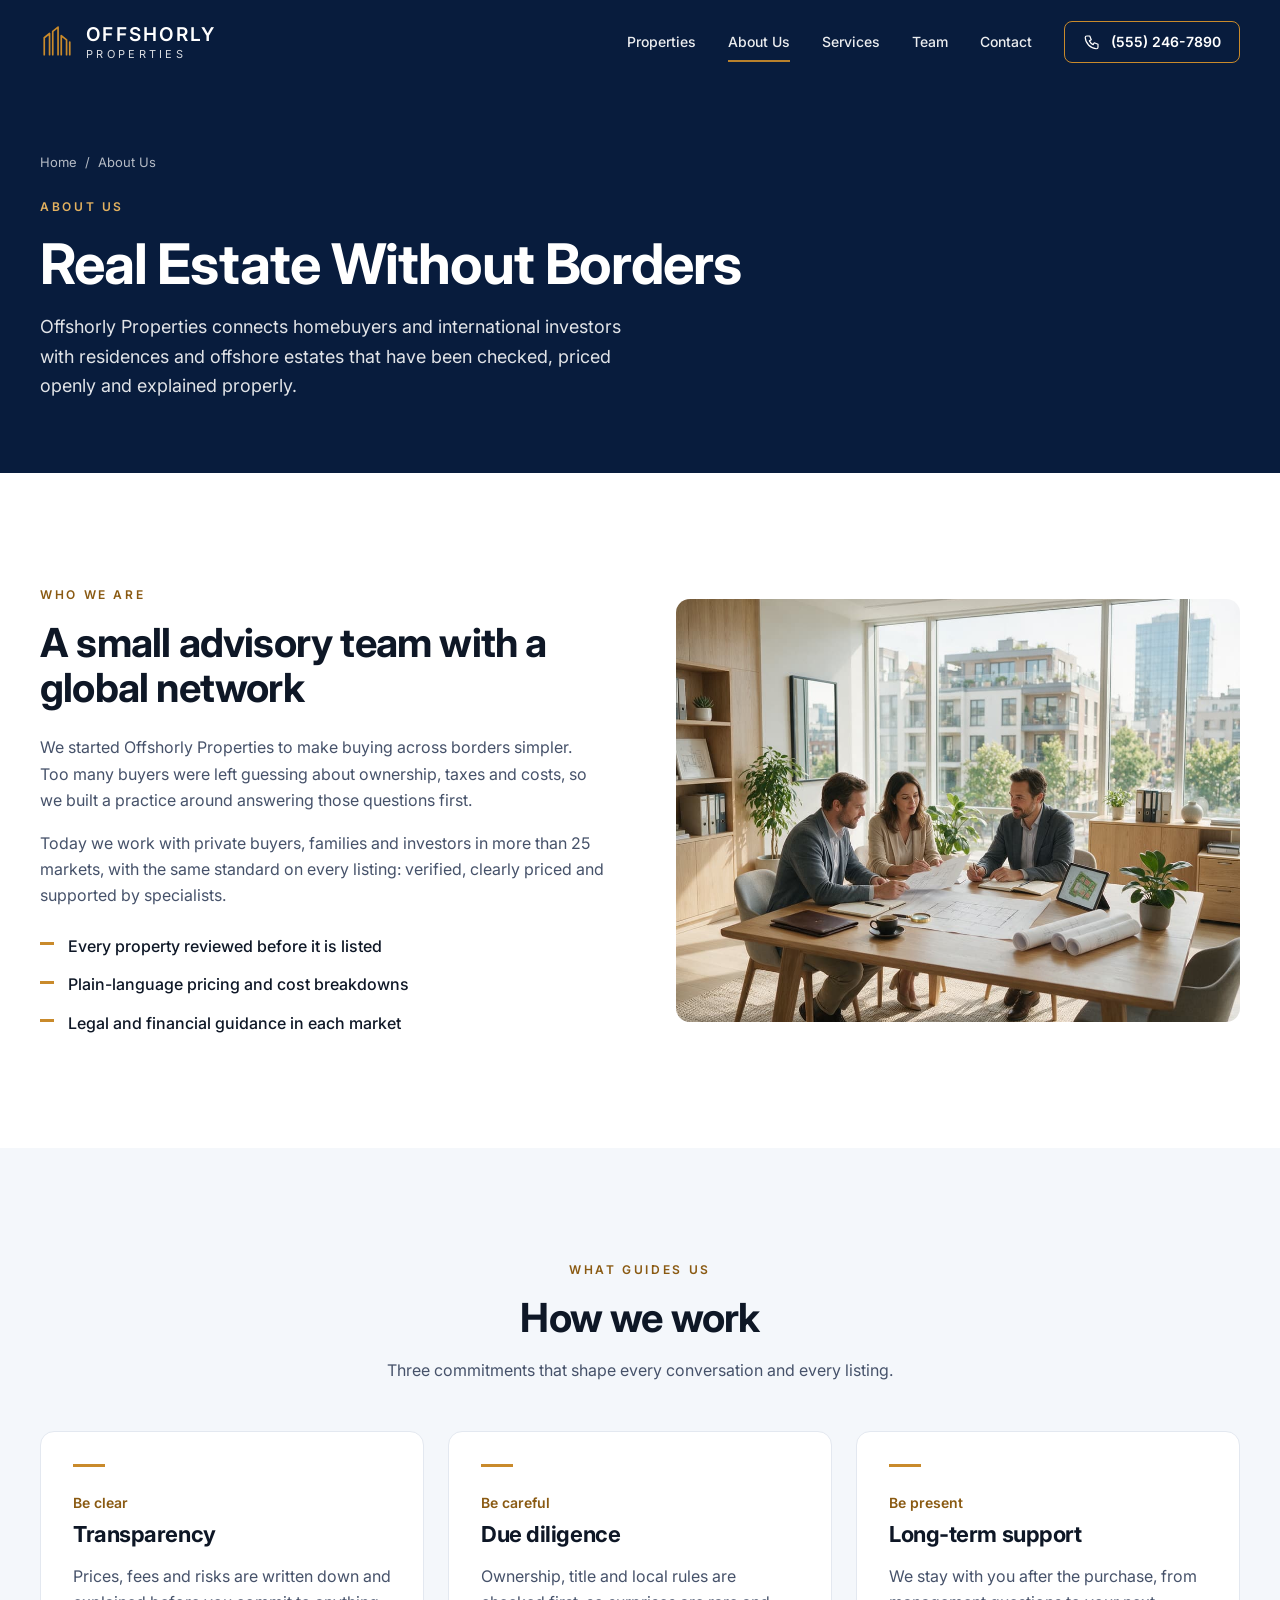
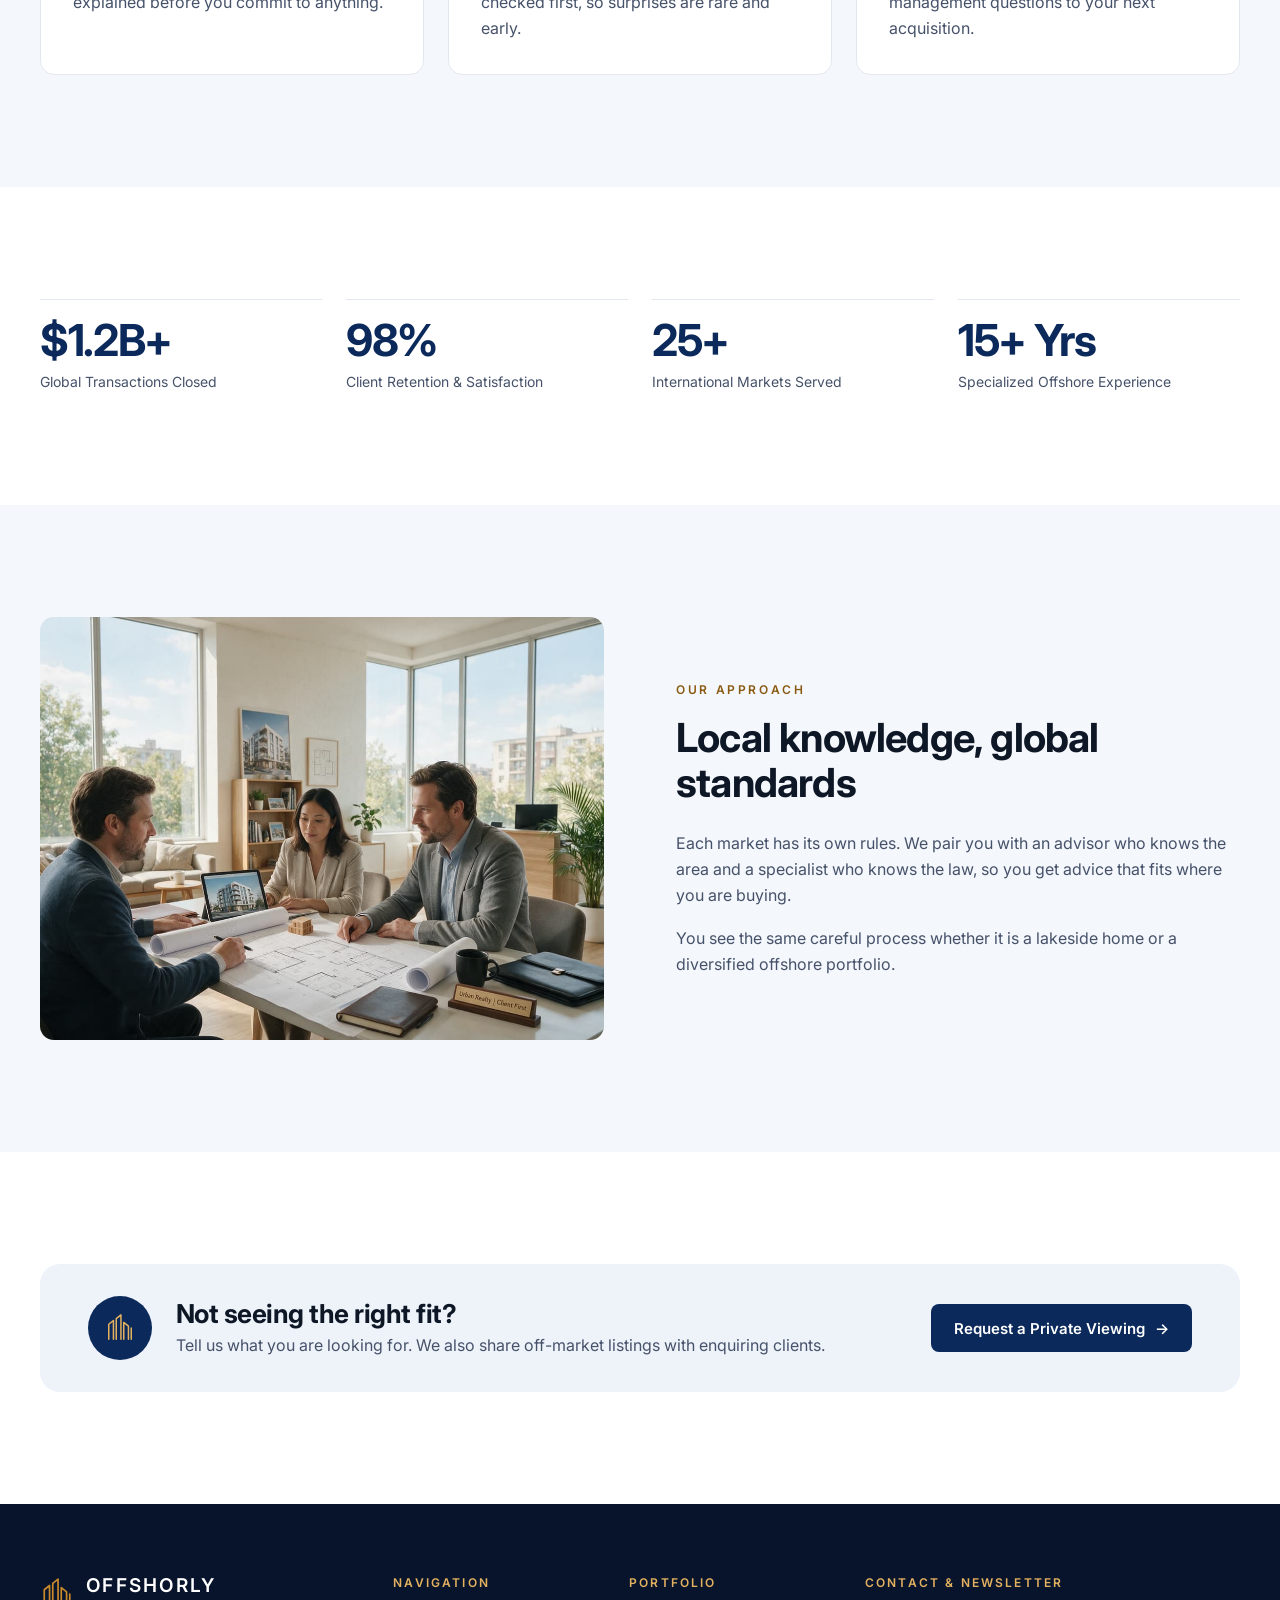
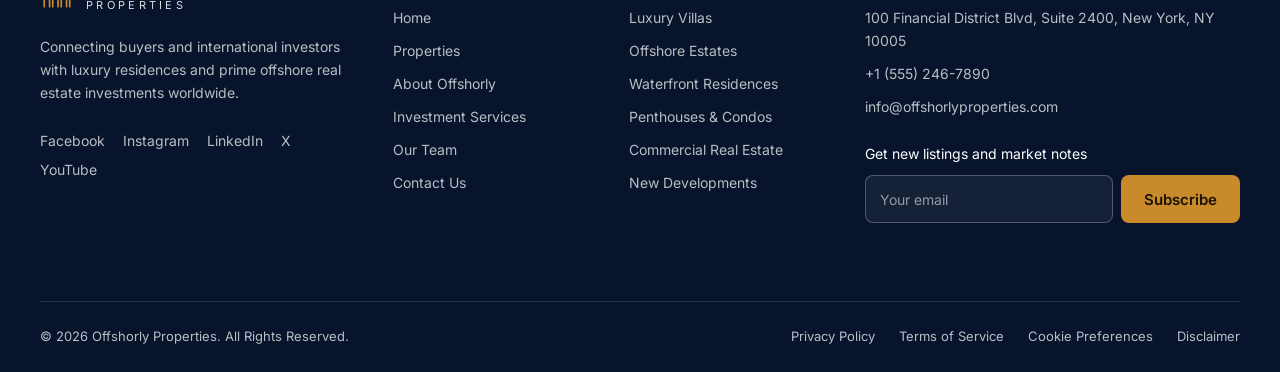
==== about.html @ 1076912e "Add About Us, Services and Team pages; update menu Co-Authored-By: Claude Sonnet 5.5 <noreply@anthro" ====
<!DOCTYPE html>
<html lang="en">
<head>
<meta charset="utf-8">
<meta name="viewport" content="width=device-width, initial-scale=1">
<title>About Us | Offshorly Properties</title>
<meta name="description" content="Learn about Offshorly Properties, the team connecting buyers and investors with verified residences and offshore estates.">
<link rel="preconnect" href="https://fonts.googleapis.com">
<link rel="preconnect" href="https://fonts.gstatic.com" crossorigin>
<link href="https://fonts.googleapis.com/css2?family=Inter:wght@400;500;600;700&display=swap" rel="stylesheet">
<style>
:root{
  --navy:#0B2A5B; --navy-deep:#081C3D; --footer:#07142B;
  --amber:#C98A2B; --amber-text:#8A5A12; --amber-soft:#E3B15F;
  --ink:#0E1726; --text:#46526A; --line:#E3E8F0; --tint:#F4F7FB; --strip:#EEF3FA; --white:#fff;
  --font:'Inter',system-ui,-apple-system,'Segoe UI',Roboto,sans-serif;
  --r-sm:8px; --r-md:14px; --r-lg:20px;
  --s1:8px; --s2:16px; --s3:24px; --s4:32px; --s5:48px; --s6:72px; --s7:112px;
  --wrap:1200px; --ease:cubic-bezier(.2,.7,.2,1);
}
*{box-sizing:border-box}
html{scroll-behavior:smooth;scroll-padding-top:84px}
body{margin:0;font:400 16px/1.65 var(--font);color:var(--text);background:var(--white);-webkit-font-smoothing:antialiased}
img{display:block;max-width:100%}
a{color:inherit;text-decoration:none}
ul{list-style:none;margin:0;padding:0}
h1,h2,h3,h4,p,figure,blockquote,dl,dd{margin:0}
h1,h2,h3,h4{color:var(--ink);font-weight:700;letter-spacing:-.02em;line-height:1.12}
:focus-visible{outline:2px solid var(--amber);outline-offset:3px;border-radius:4px}
.container{width:min(var(--wrap),100% - 48px);margin-inline:auto}
.skip{position:absolute;left:-999px;top:8px;background:var(--navy);color:#fff;padding:8px 14px;border-radius:var(--r-sm);z-index:100}
.skip:focus{left:8px}

/* Buttons */
.btn{display:inline-flex;align-items:center;gap:10px;height:48px;padding:0 22px;border-radius:var(--r-sm);font:600 15px/1 var(--font);border:1px solid transparent;cursor:pointer;transition:background .2s var(--ease),color .2s var(--ease),border-color .2s var(--ease),transform .2s var(--ease)}
.btn:active{transform:translateY(1px)}
.btn svg{width:18px;height:18px}
.btn-navy{background:var(--navy);color:#fff}.btn-navy:hover{background:var(--navy-deep)}
.btn-light{background:#fff;color:var(--navy)}.btn-light:hover{background:var(--strip)}
.btn-ghost{border-color:rgba(255,255,255,.55);color:#fff}.btn-ghost:hover{background:rgba(255,255,255,.12)}
.btn-outline{border-color:var(--amber);color:#fff}.btn-outline:hover{background:rgba(201,138,43,.18)}
.btn-gold{background:var(--amber);color:#1b1305}.btn-gold:hover{background:var(--amber-soft)}

/* Header (overlays hero) */
.site-header{position:absolute;inset:0 0 auto 0;z-index:20;color:#fff}
.site-header.is-solid{position:fixed;background:var(--navy-deep);box-shadow:0 1px 0 rgba(255,255,255,.08)}
.header-row{display:flex;align-items:center;justify-content:space-between;height:84px}
.logo{display:flex;align-items:center;gap:12px;color:#fff}
.logo-mark{width:34px;height:34px;color:var(--amber)}
.logo-text{display:flex;flex-direction:column;line-height:1}
.logo-text strong{font-size:19px;letter-spacing:.12em;font-weight:600}
.logo-text small{font-size:11px;letter-spacing:.3em;margin-top:5px;opacity:.85}
.nav{display:flex;align-items:center;gap:32px;font-size:14px;font-weight:500}
.nav a:not(.btn){position:relative;padding:6px 0;opacity:.92}
.nav a:not(.btn):hover{opacity:1}
.nav a[aria-current]::after{content:"";position:absolute;left:0;right:0;bottom:-2px;height:2px;background:var(--amber)}
.nav-cta{height:42px;padding:0 18px;font-size:14px;border-radius:var(--r-sm)}
.menu-btn{display:none;background:none;border:0;width:44px;height:44px;padding:10px;cursor:pointer}
.menu-btn span{display:block;height:2px;background:#fff;margin:6px 0;transition:transform .25s var(--ease),opacity .2s}

/* Hero */
.hero{position:relative;min-height:min(86vh,820px);display:flex;align-items:center;color:#fff;overflow:hidden;background:var(--navy-deep)}
.hero-img{position:absolute;inset:0;width:100%;height:100%;object-fit:cover;object-position:50% 60%}
.hero-shade{position:absolute;inset:0;background:linear-gradient(180deg,rgba(8,28,61,.78) 0%,rgba(8,28,61,.45) 38%,rgba(8,28,61,.30) 100%)}
.hero-copy{position:relative;text-align:center;padding:140px 0 96px;max-width:900px}
.hero h1{color:#fff;font-size:clamp(38px,6vw,68px);margin-bottom:var(--s3)}
.hero-copy>p{font-size:clamp(16px,1.5vw,19px);max-width:640px;margin-inline:auto;color:rgba(255,255,255,.9)}
.hero-actions{display:flex;gap:var(--s2);justify-content:center;margin-top:var(--s4);flex-wrap:wrap}

/* Sections */
.section{padding:var(--s7) 0}
.section-tight{padding-top:0}
.section-tint{background:var(--tint)}
.eyebrow{font-size:12px;font-weight:600;letter-spacing:.22em;text-transform:uppercase;color:var(--amber-text);margin-bottom:var(--s2)}
h2{font-size:clamp(28px,3.4vw,40px)}
.section-head{margin-bottom:var(--s5)}
.section-head.center{text-align:center}
.lede{max-width:640px;margin:var(--s2) auto 0}

/* About */
.about{display:grid;grid-template-columns:minmax(0,5fr) minmax(0,7fr);gap:var(--s6);align-items:center}
.about-copy h2{margin-bottom:var(--s3)}
.about-copy>p:not(.eyebrow){max-width:440px;margin-bottom:var(--s4)}
.about-media{position:relative}
.about-track{display:flex;gap:var(--s2);overflow-x:auto;scroll-snap-type:x mandatory;scrollbar-width:none;border-radius:var(--r-md)}
.about-track::-webkit-scrollbar{display:none}
.about-track figure{flex:0 0 88%;scroll-snap-align:start;aspect-ratio:4/3;border-radius:var(--r-md);overflow:hidden}
.about-track img{width:100%;height:100%;object-fit:cover}
.arrow{width:46px;height:46px;border-radius:50%;border:0;background:#fff;color:var(--navy);font-size:18px;cursor:pointer;box-shadow:0 4px 18px rgba(8,28,61,.18);transition:background .2s,color .2s}
.arrow:hover{background:var(--navy);color:#fff}
.about-media .arrow{position:absolute;right:calc(12% - 23px);top:50%;transform:translateY(-50%)}

/* Properties */
.props{position:relative}
.props-track{display:flex;gap:var(--s2);overflow-x:auto;scroll-snap-type:x mandatory;scrollbar-width:none;padding:2px}
.props-track::-webkit-scrollbar{display:none}
.card{position:relative;flex:0 0 calc((100% - 3*var(--s2)) / 5);min-width:200px;height:clamp(400px,36vw,500px);border-radius:var(--r-md);overflow:hidden;scroll-snap-align:start;background:var(--navy-deep);transition:flex-basis .4s var(--ease)}
@media (hover:hover) and (min-width:1025px){.card:hover,.card:focus-within{flex-basis:calc((100% - 3*var(--s2)) * 2 / 5)}}
.card img{position:absolute;inset:0;width:100%;height:100%;object-fit:cover;transition:transform .6s var(--ease)}
.card:hover img{transform:scale(1.04)}
.card::after{content:"";position:absolute;inset:0;background:linear-gradient(180deg,transparent 45%,rgba(8,28,61,.88) 100%)}
.card-info{position:absolute;left:0;right:0;bottom:0;padding:var(--s3);z-index:1;color:#fff}
.card h3{color:#fff;font-size:18px;font-weight:600;letter-spacing:-.01em;margin-bottom:6px}
.card .loc{display:flex;max-height:0;opacity:0;overflow:hidden;transition:max-height .35s var(--ease),opacity .3s;align-items:center;gap:6px;font-size:14px;color:rgba(255,255,255,.85)}
.card .loc svg{width:14px;height:14px;color:var(--amber-soft)}
.card:hover .loc,.card:focus-within .loc{max-height:28px;opacity:1}
@media (hover:none){.card .loc{max-height:28px;opacity:1}}
.card .price{font-weight:600;font-size:16px;margin-top:6px;color:#fff}
.props>.arrow{position:absolute;top:50%;transform:translateY(-50%);z-index:3}
.arrow svg{width:22px;height:22px;display:block;margin:auto}
.arrow-prev svg{transform:scaleX(-1)}
.arrow-prev{left:-20px}.arrow-next{right:-20px}

/* Services */
.services{display:grid;grid-template-columns:repeat(3,1fr);gap:var(--s3)}
.service{position:relative;background:#fff;border:1px solid var(--line);border-radius:var(--r-md);padding:var(--s4)}
.service::before{content:"";display:block;width:32px;height:3px;background:var(--amber);margin-bottom:var(--s3)}
.focus{font-size:14px;font-weight:600;color:var(--amber-text);margin-bottom:var(--s1)}
.service h3{font-size:22px;margin-bottom:var(--s2)}

/* Proof */
.proof{display:grid;grid-template-columns:minmax(0,1fr) minmax(0,1fr);gap:var(--s6);align-items:center}
.proof h2{margin-bottom:var(--s5);max-width:480px}
.stats{display:grid;grid-template-columns:1fr 1fr;gap:var(--s4) var(--s3)}
.stats div{border-top:1px solid var(--line);padding-top:var(--s2)}
.stats dt{font-size:clamp(32px,3.6vw,44px);font-weight:700;color:var(--navy);letter-spacing:-.03em;line-height:1.1}
.stats dd{font-size:14px;margin-top:6px}
.quote{background:var(--navy);color:#fff;border-radius:var(--r-lg);padding:var(--s5)}
.quote blockquote{font-size:clamp(18px,1.8vw,22px);line-height:1.55;color:#fff;margin-bottom:var(--s4)}
.quote figcaption{display:flex;flex-direction:column;gap:2px;font-size:14px;color:rgba(255,255,255,.75)}
.quote strong{color:#fff;font-weight:600}
.quote::before{content:"";display:block;width:40px;height:3px;background:var(--amber);margin-bottom:var(--s3)}

/* CTA strip */
.section-cta{padding:0 0 var(--s7)}
.cta{display:flex;align-items:center;gap:var(--s3);background:var(--strip);border-radius:var(--r-lg);padding:var(--s4) var(--s5)}
.cta-badge{flex:0 0 64px;height:64px;border-radius:50%;background:var(--navy);color:var(--amber-soft);display:grid;place-items:center}
.cta-badge svg{width:30px;height:30px}
.cta-copy{flex:1}
.cta h2{font-size:clamp(20px,2.2vw,26px);margin-bottom:4px}

/* Footer */
.footer{background:var(--footer);color:rgba(255,255,255,.72);padding:var(--s6) 0 0;font-size:14px}
.footer-grid{display:grid;grid-template-columns:1.3fr .8fr .8fr 1.3fr;gap:var(--s5)}
.footer h3{color:var(--amber-soft);font-size:12px;letter-spacing:.18em;text-transform:uppercase;font-weight:600;margin-bottom:var(--s2)}
.footer li+li{margin-top:10px}
.footer a:hover{color:#fff}
.tag{margin:var(--s3) 0;max-width:320px}
.social{display:flex;flex-wrap:wrap;gap:6px 18px}
.social li+li{margin-top:0}
.contact li{margin-bottom:10px}
.news{margin-top:var(--s3)}
.news label{display:block;margin-bottom:10px;color:#fff}
.news-row{display:flex;gap:8px}
.news input{flex:1;min-width:0;height:48px;padding:0 14px;border-radius:var(--r-sm);border:1px solid rgba(255,255,255,.25);background:rgba(255,255,255,.06);color:#fff;font:inherit}
.news input::placeholder{color:rgba(255,255,255,.55)}
.news input:focus-visible{outline:2px solid var(--amber)}
.news-msg{min-height:22px;margin-top:8px;font-size:13px;color:var(--amber-soft)}
.footer-bar{display:flex;justify-content:space-between;gap:var(--s2);flex-wrap:wrap;margin-top:var(--s5);padding:var(--s3) 0;border-top:1px solid rgba(255,255,255,.12);font-size:13px}
.footer-bar ul{display:flex;gap:var(--s3);flex-wrap:wrap}
.footer-bar li+li{margin-top:0}

/* Tablet */
@media (max-width:1024px){
  .nav{gap:20px}
  .about,.proof{gap:var(--s5)}
  .card{flex-basis:calc((100% - 2*var(--s2)) / 3)}
  .card-lead{flex-basis:calc((100% - 2*var(--s2)) / 3)}
  .footer-grid{grid-template-columns:1fr 1fr}
  .arrow-prev{left:-8px}.arrow-next{right:-8px}
}
/* Mobile: nav collapses, grids stack, cards scroll */
@media (max-width:820px){
  .section{padding:var(--s6) 0}
  .menu-btn{display:block}
  .nav{position:fixed;inset:84px 0 auto 0;flex-direction:column;align-items:stretch;gap:0;background:var(--navy-deep);padding:var(--s2) 24px var(--s3);transform:translateY(-12px);opacity:0;visibility:hidden;transition:.25s var(--ease)}
  .nav.open{transform:none;opacity:1;visibility:visible}
  .nav a:not(.btn){padding:16px 0;border-bottom:1px solid rgba(255,255,255,.1)}
  .nav a[aria-current]::after{display:none}
  .nav-cta{margin-top:var(--s2);justify-content:center}
  .site-header{background:var(--navy-deep)}
  .hero{min-height:620px}
  .hero-copy{padding:120px 0 72px}
  .about,.proof{grid-template-columns:1fr}
  .about-media .arrow{right:12px}
  .about-track figure{flex-basis:100%}
  .services{grid-template-columns:1fr}
  .card,.card-lead{flex-basis:72%}
  .card{height:440px}
  .props>.arrow{display:none}
  .cta{flex-direction:column;align-items:flex-start;padding:var(--s4) var(--s3)}
  .menu-btn[aria-expanded="true"] span:nth-child(1){transform:translateY(8px) rotate(45deg)}
  .menu-btn[aria-expanded="true"] span:nth-child(2){opacity:0}
  .menu-btn[aria-expanded="true"] span:nth-child(3){transform:translateY(-8px) rotate(-45deg)}
}
@media (max-width:520px){
  .container{width:min(var(--wrap),100% - 32px)}
  .stats{grid-template-columns:1fr 1fr}
  .footer-grid{grid-template-columns:1fr}
  .news-row{flex-direction:column}
  .quote{padding:var(--s4) var(--s3)}
}
@media (prefers-reduced-motion:reduce){*{transition:none!important;scroll-behavior:auto!important}}

/* Properties page (extends styles.css; reuses tokens and components) */
.page-head{position:relative;background:var(--navy-deep);color:#fff;padding:152px 0 var(--s6)}
.page-head .eyebrow{color:var(--amber-soft)}
.page-head h1{color:#fff;font-size:clamp(36px,5vw,56px);margin-bottom:var(--s2)}
.page-head p:not(.eyebrow){max-width:600px;color:rgba(255,255,255,.88);font-size:clamp(16px,1.5vw,18px)}
.crumbs{display:flex;gap:8px;font-size:13px;color:rgba(255,255,255,.7);margin-bottom:var(--s3)}
.crumbs a:hover{color:#fff}

.filters{display:flex;align-items:center;justify-content:space-between;gap:var(--s3);flex-wrap:wrap;margin-bottom:var(--s4)}
.chips{display:flex;gap:var(--s1);overflow-x:auto;scrollbar-width:none;padding:2px}
.chips::-webkit-scrollbar{display:none}
.chip{flex:0 0 auto;height:44px;padding:0 20px;border-radius:var(--r-sm);border:1px solid var(--line);background:#fff;color:var(--ink);font:500 14px/1 var(--font);cursor:pointer;transition:background .2s var(--ease),color .2s var(--ease),border-color .2s var(--ease)}
.chip:hover{border-color:var(--navy)}
.chip[aria-pressed="true"]{background:var(--navy);border-color:var(--navy);color:#fff}
.count{font-size:14px}
.count strong{color:var(--ink)}

.grid{display:grid;grid-template-columns:repeat(3,minmax(0,1fr));gap:var(--s3)}
.listing{position:relative;display:flex;flex-direction:column;background:#fff;border:1px solid var(--line);border-radius:var(--r-md);overflow:hidden;transition:border-color .2s var(--ease),transform .3s var(--ease)}
.listing:hover,.listing:focus-within{border-color:var(--navy);transform:translateY(-2px)}
.listing[hidden]{display:none}
.listing-media{position:relative;aspect-ratio:4/3;background:var(--navy-deep);overflow:hidden}
.listing-media img{width:100%;height:100%;object-fit:cover;transition:transform .6s var(--ease)}
.listing:hover .listing-media img{transform:scale(1.04)}
.badge{position:absolute;left:var(--s2);top:var(--s2);background:#fff;color:var(--navy);font-size:12px;font-weight:600;letter-spacing:.04em;padding:6px 12px;border-radius:var(--r-sm)}
.listing-body{display:flex;flex-direction:column;gap:var(--s1);padding:var(--s3);flex:1}
.listing h3{font-size:20px;letter-spacing:-.01em}
.listing .loc{display:flex;align-items:center;gap:6px;font-size:14px}
.listing .loc svg{width:14px;height:14px;color:var(--amber-text)}
.listing .desc{font-size:15px;margin-top:4px}
.listing-foot{display:flex;align-items:center;justify-content:space-between;gap:var(--s2);margin-top:auto;padding-top:var(--s2);border-top:1px solid var(--line)}
.listing .price{font-weight:700;font-size:17px;color:var(--navy)}
.listing .enquire{font-size:14px;font-weight:600;color:var(--navy);display:inline-flex;align-items:center;gap:6px}
.listing .enquire::after{content:"";position:absolute;inset:0}
.listing .enquire span{transition:transform .2s var(--ease)}
.listing:hover .enquire span{transform:translateX(3px)}
.empty{text-align:center;padding:var(--s6) 0}

@media (max-width:1024px){.grid{grid-template-columns:repeat(2,minmax(0,1fr))}}
@media (max-width:820px){.page-head{padding:120px 0 var(--s5)}}
@media (max-width:600px){.grid{grid-template-columns:1fr}.filters{flex-direction:column;align-items:stretch;gap:var(--s2)}}
#listings{padding-top:var(--s6)}

/* About / Services / Team (extends styles.css + properties.css) */
.split{display:grid;grid-template-columns:minmax(0,1fr) minmax(0,1fr);gap:var(--s6);align-items:center}
.split.flip .split-media{order:-1}
.split-copy h2{margin-bottom:var(--s3)}
.split-copy p+p{margin-top:var(--s2)}
.split-media{border-radius:var(--r-md);overflow:hidden;aspect-ratio:4/3;background:var(--navy-deep)}
.split-media img{width:100%;height:100%;object-fit:cover}
.checks{margin-top:var(--s3);display:grid;gap:12px}
.checks li{position:relative;padding-left:28px;color:var(--ink);font-weight:500}
.checks li::before{content:"";position:absolute;left:0;top:.6em;width:14px;height:3px;background:var(--amber)}
.steps{display:grid;grid-template-columns:repeat(4,minmax(0,1fr));gap:var(--s3);counter-reset:step}
.step{counter-increment:step;border-top:1px solid var(--line);padding-top:var(--s3)}
.step::before{content:"0" counter(step);display:block;font-size:14px;font-weight:700;letter-spacing:.12em;color:var(--amber-text);margin-bottom:var(--s2)}
.step h3{font-size:20px;margin-bottom:var(--s1)}
.stats-row{display:grid;grid-template-columns:repeat(4,minmax(0,1fr));gap:var(--s3)}
.stats-row div{border-top:1px solid var(--line);padding-top:var(--s2)}
.stats-row dt{font-size:clamp(32px,3.6vw,44px);font-weight:700;color:var(--navy);letter-spacing:-.03em;line-height:1.1}
.stats-row dd{font-size:14px;margin-top:6px}
.services-grid{grid-template-columns:repeat(3,minmax(0,1fr))}
.team-grid{display:grid;grid-template-columns:repeat(4,minmax(0,1fr));gap:var(--s3)}
.member{display:flex;flex-direction:column;background:#fff;border:1px solid var(--line);border-radius:var(--r-md);overflow:hidden}
.member-photo{aspect-ratio:4/5;background:var(--tint);overflow:hidden}
.member-photo img{width:100%;height:100%;object-fit:cover;object-position:50% 20%}
.member-body{padding:var(--s3);display:flex;flex-direction:column;gap:6px}
.member h3{font-size:20px}
.member .role{font-size:14px;font-weight:600;color:var(--amber-text)}
.member p:last-child{font-size:15px;margin-top:6px}
@media (max-width:1024px){.team-grid{grid-template-columns:repeat(2,minmax(0,1fr))}.steps,.stats-row{grid-template-columns:repeat(2,minmax(0,1fr))}.split{gap:var(--s5)}}
@media (max-width:820px){.split{grid-template-columns:1fr}.split.flip .split-media{order:0}.services-grid{grid-template-columns:1fr}}
@media (max-width:520px){.team-grid{grid-template-columns:1fr}.steps{grid-template-columns:1fr}}

.section-tint+.section-cta{padding-top:var(--s7)}
@media (max-width:820px){.section-tint+.section-cta{padding-top:var(--s6)}}

</style>
</head>
<body>
<a class="skip" href="#main">Skip to content</a>

<header class="site-header" id="top">
  <div class="container header-row">
    <a class="logo" href="index.html" aria-label="Offshorly Properties home">
      <svg class="logo-mark" viewBox="0 0 32 32" aria-hidden="true"><path d="M4 28V12l5-4v20M12 28V6l5-4v26M20 28V10l5 4v14M28 28V16" fill="none" stroke="currentColor" stroke-width="1.6" stroke-linejoin="round" stroke-linecap="round"/></svg>
      <span class="logo-text"><strong>OFFSHORLY</strong><small>PROPERTIES</small></span>
    </a>
    <nav class="nav" id="nav" aria-label="Main">
      <a href="properties.html">Properties</a>
      <a href="about.html" aria-current="page">About Us</a>
      <a href="services.html">Services</a>
      <a href="team.html">Team</a>
      <a href="#contact">Contact</a>
      <a class="btn btn-outline nav-cta" href="tel:+15552467890">
        <svg viewBox="0 0 24 24" aria-hidden="true"><path d="M5 4h4l2 5-2.5 1.500a11 11 0 0 0 5 5L15 13l5 2v4a2 2 0 0 1-2 2A16 16 0 0 1 3 6a2 2 0 0 1 2-2z" fill="none" stroke="currentColor" stroke-width="1.6" stroke-linejoin="round"/></svg>
        (555) 246-7890
      </a>
    </nav>
    <button class="menu-btn" id="menuBtn" aria-expanded="false" aria-controls="nav" aria-label="Menu"><span></span><span></span><span></span></button>
  </div>
</header>

<main id="main">
  <section class="page-head">
    <div class="container">
      <nav class="crumbs" aria-label="Breadcrumb"><a href="index.html">Home</a><span aria-hidden="true">/</span><span>About Us</span></nav>
      <p class="eyebrow">About Us</p>
      <h1>Real Estate Without Borders</h1>
      <p>Offshorly Properties connects homebuyers and international investors with residences and offshore estates that have been checked, priced openly and explained properly.</p>
    </div>
  </section>
  <section class="section">
    <div class="container split">
      <div class="split-copy">
        <p class="eyebrow">Who We Are</p>
        <h2>A small advisory team with a global network</h2>
        <p>We started Offshorly Properties to make buying across borders simpler. Too many buyers were left guessing about ownership, taxes and costs, so we built a practice around answering those questions first.</p>
        <p>Today we work with private buyers, families and investors in more than 25 markets, with the same standard on every listing: verified, clearly priced and supported by specialists.</p>
        <ul class="checks"><li>Every property reviewed before it is listed</li><li>Plain-language pricing and cost breakdowns</li><li>Legal and financial guidance in each market</li></ul>
      </div>
      <figure class="split-media"><img src="[data-uri]" alt="Offshorly advisors reviewing architectural plans with a client" loading="lazy"></figure>
    </div>
  </section>

  <section class="section section-tint">
    <div class="container">
      <div class="section-head center">
        <p class="eyebrow">What Guides Us</p>
        <h2>How we work</h2>
        <p class="lede">Three commitments that shape every conversation and every listing.</p>
      </div>
      <div class="services">
        <article class="service"><p class="focus">Be clear</p><h3>Transparency</h3><p>Prices, fees and risks are written down and explained before you commit to anything.</p></article>
        <article class="service"><p class="focus">Be careful</p><h3>Due diligence</h3><p>Ownership, title and local rules are checked first, so surprises are rare and early.</p></article>
        <article class="service"><p class="focus">Be present</p><h3>Long-term support</h3><p>We stay with you after the purchase, from management questions to your next acquisition.</p></article>
      </div>
    </div>
  </section>

  <section class="section">
    <div class="container">
      <dl class="stats-row">
        <div><dt>$1.2B+</dt><dd>Global Transactions Closed</dd></div>
        <div><dt>98%</dt><dd>Client Retention &amp; Satisfaction</dd></div>
        <div><dt>25+</dt><dd>International Markets Served</dd></div>
        <div><dt>15+ Yrs</dt><dd>Specialized Offshore Experience</dd></div>
      </dl>
    </div>
  </section>

  <section class="section section-tint">
    <div class="container split flip">
      <div class="split-copy">
        <p class="eyebrow">Our Approach</p>
        <h2>Local knowledge, global standards</h2>
        <p>Each market has its own rules. We pair you with an advisor who knows the area and a specialist who knows the law, so you get advice that fits where you are buying.</p>
        <p>You see the same careful process whether it is a lakeside home or a diversified offshore portfolio.</p>
      </div>
      <figure class="split-media"><img src="[data-uri]" alt="Offshorly team meeting with a client in a bright office" loading="lazy"></figure>
    </div>
  </section>

<section class="section-cta" id="contact">
    <div class="container">
      <div class="cta">
        <div class="cta-badge" aria-hidden="true">
          <svg viewBox="0 0 32 32"><path d="M4 28V12l5-4v20M12 28V6l5-4v26M20 28V10l5 4v14M28 28V16" fill="none" stroke="currentColor" stroke-width="1.6" stroke-linejoin="round" stroke-linecap="round"/></svg>
        </div>
        <div class="cta-copy">
          <h2>Not seeing the right fit?</h2>
          <p>Tell us what you are looking for. We also share off-market listings with enquiring clients.</p>
        </div>
        <a class="btn btn-navy" href="mailto:info@offshorlyproperties.com">Request a Private Viewing <span aria-hidden="true">→</span></a>
      </div>
    </div>
  </section>
</main>

<footer class="footer">
  <div class="container footer-grid">
    <div>
      <a class="logo logo-inv" href="index.html" aria-label="Offshorly Properties home">
        <svg class="logo-mark" viewBox="0 0 32 32" aria-hidden="true"><path d="M4 28V12l5-4v20M12 28V6l5-4v26M20 28V10l5 4v14M28 28V16" fill="none" stroke="currentColor" stroke-width="1.6" stroke-linejoin="round" stroke-linecap="round"/></svg>
        <span class="logo-text"><strong>OFFSHORLY</strong><small>PROPERTIES</small></span>
      </a>
      <p class="tag">Connecting buyers and international investors with luxury residences and prime offshore real estate investments worldwide.</p>
      <ul class="social">
        <li><a href="#">Facebook</a></li><li><a href="#">Instagram</a></li><li><a href="#">LinkedIn</a></li><li><a href="#">X</a></li><li><a href="#">YouTube</a></li>
      </ul>
    </div>
    <nav aria-label="Footer navigation">
      <h3>Navigation</h3>
      <ul><li><a href="index.html">Home</a></li><li><a href="properties.html">Properties</a></li><li><a href="about.html">About Offshorly</a></li><li><a href="services.html">Investment Services</a></li><li><a href="team.html">Our Team</a></li><li><a href="#contact">Contact Us</a></li></ul>
    </nav>
    <nav aria-label="Portfolio">
      <h3>Portfolio</h3>
      <ul><li><a href="properties.html">Luxury Villas</a></li><li><a href="properties.html">Offshore Estates</a></li><li><a href="properties.html">Waterfront Residences</a></li><li><a href="properties.html">Penthouses &amp; Condos</a></li><li><a href="properties.html">Commercial Real Estate</a></li><li><a href="properties.html">New Developments</a></li></ul>
    </nav>
    <div>
      <h3>Contact &amp; Newsletter</h3>
      <ul class="contact">
        <li>100 Financial District Blvd, Suite 2400, New York, NY 10005</li>
        <li><a href="tel:+15552467890">+1 (555) 246-7890</a></li>
        <li><a href="mailto:info@offshorlyproperties.com">info@offshorlyproperties.com</a></li>
      </ul>
      <form class="news" id="newsForm" novalidate>
        <label for="email">Get new listings and market notes</label>
        <div class="news-row">
          <input id="email" type="email" placeholder="Your email" autocomplete="email" required>
          <button class="btn btn-gold" type="submit">Subscribe</button>
        </div>
        <p class="news-msg" id="newsMsg" role="status"></p>
      </form>
    </div>
  </div>
  <div class="container footer-bar">
    <p>© 2026 Offshorly Properties. All Rights Reserved.</p>
    <ul><li><a href="#">Privacy Policy</a></li><li><a href="#">Terms of Service</a></li><li><a href="#">Cookie Preferences</a></li><li><a href="#">Disclaimer</a></li></ul>
  </div>
</footer>
<script>
(function(){
  // Mobile menu
  var btn=document.getElementById('menuBtn'),nav=document.getElementById('nav');
  function setMenu(open){nav.classList.toggle('open',open);btn.setAttribute('aria-expanded',open)}
  btn.addEventListener('click',function(){setMenu(!nav.classList.contains('open'))});
  nav.addEventListener('click',function(e){if(e.target.closest('a'))setMenu(false)});
  document.addEventListener('keydown',function(e){if(e.key==='Escape')setMenu(false)});

  // Solid header after the hero
  var header=document.querySelector('.site-header');
  function onScroll(){header.classList.toggle('is-solid',window.scrollY>40)}
  onScroll();window.addEventListener('scroll',onScroll,{passive:true});

  // Carousels (scroll-snap + arrows)
  document.querySelectorAll('[data-carousel]').forEach(function(c){
    var track=c.querySelector('[data-track]');
    function step(dir){
      var first=track.firstElementChild;
      var w=first.getBoundingClientRect().width+16;
      var atEnd=track.scrollLeft+track.clientWidth>=track.scrollWidth-4;
      if(dir>0&&atEnd)track.scrollTo({left:0,behavior:'smooth'});
      else track.scrollBy({left:dir*w,behavior:'smooth'});
    }
    var n=c.querySelector('[data-next]'),p=c.querySelector('[data-prev]');
    if(n)n.addEventListener('click',function(){step(1)});
    if(p)p.addEventListener('click',function(){step(-1)});
  });

  // Newsletter (client-side validation only; wire to your provider)
  var f=document.getElementById('newsForm'),m=document.getElementById('newsMsg'),i=document.getElementById('email');
  f.addEventListener('submit',function(e){
    e.preventDefault();
    if(!/^[^\s@]+@[^\s@]+\.[^\s@]+$/.test(i.value)){m.textContent='Please enter a valid email address.';i.focus();return}
    m.textContent='Thanks, you are on the list.';f.reset();
  });
})();

</script>
</body>
</html>
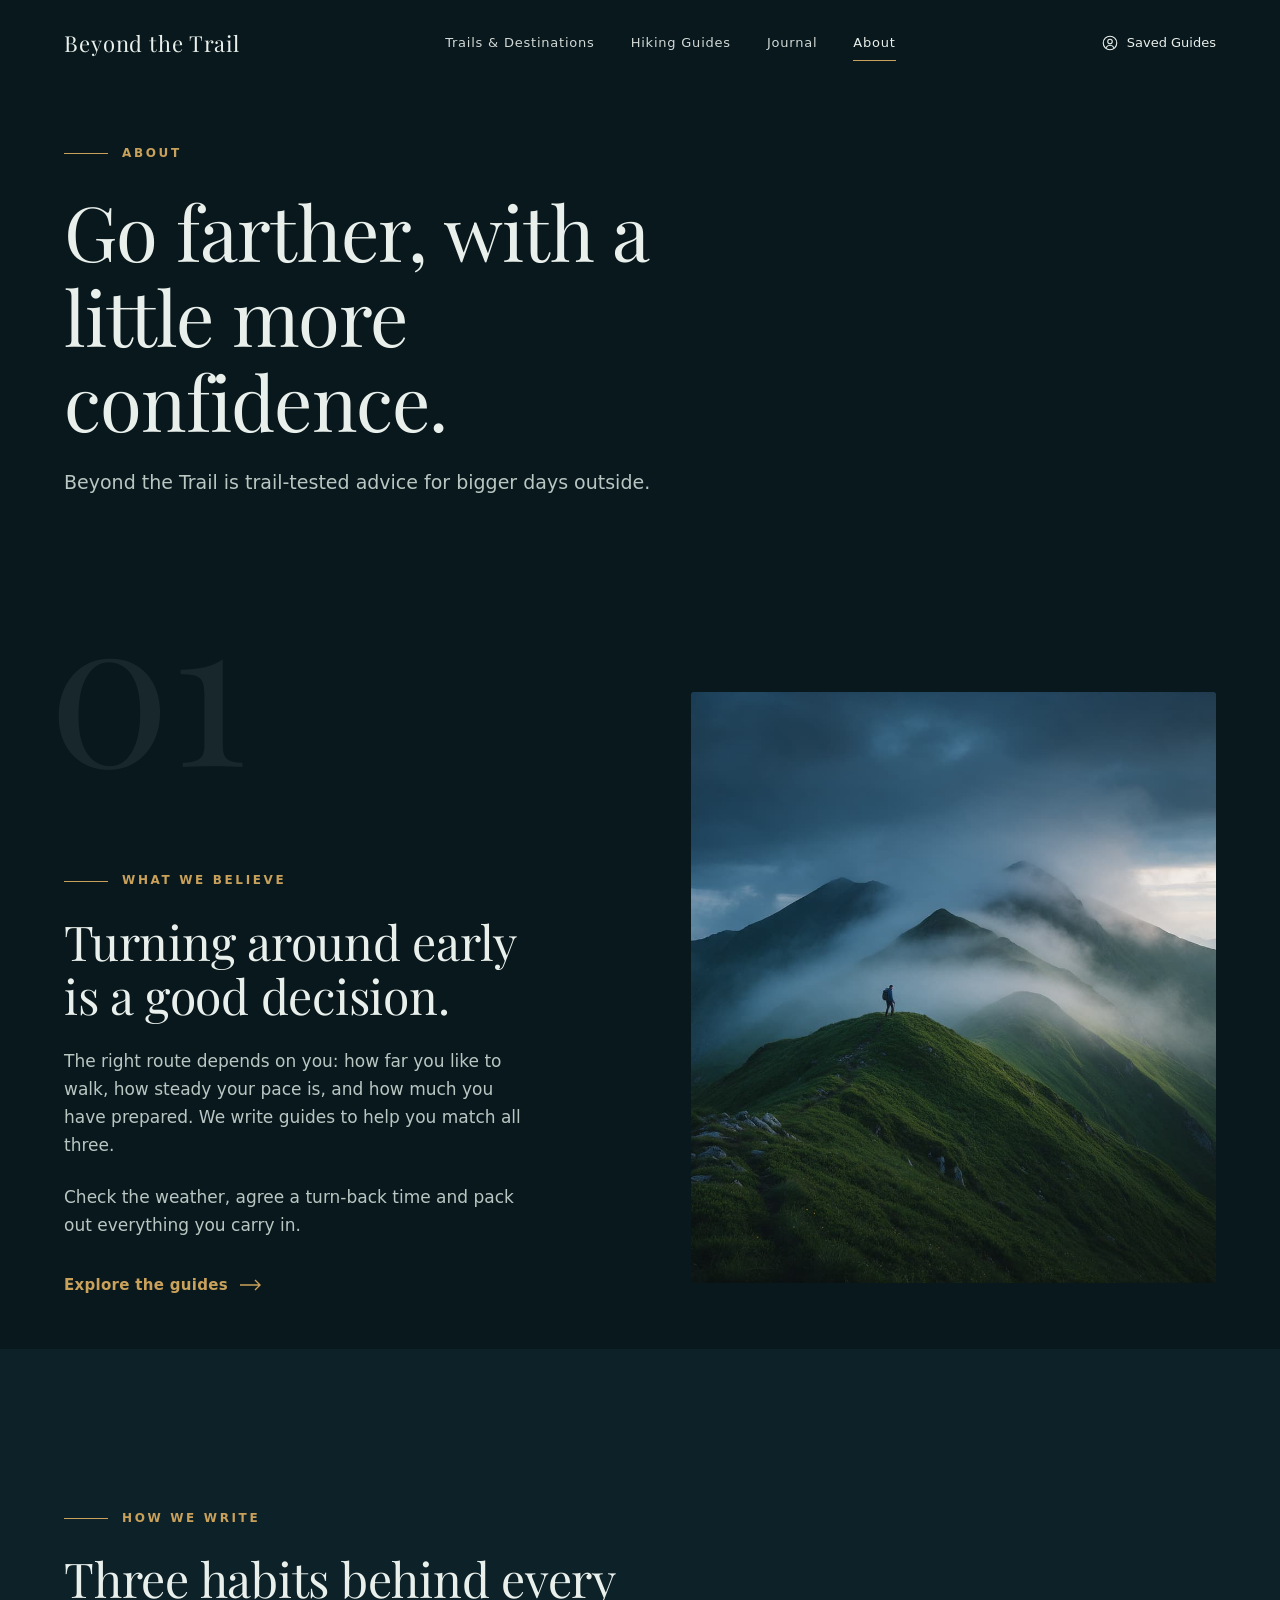
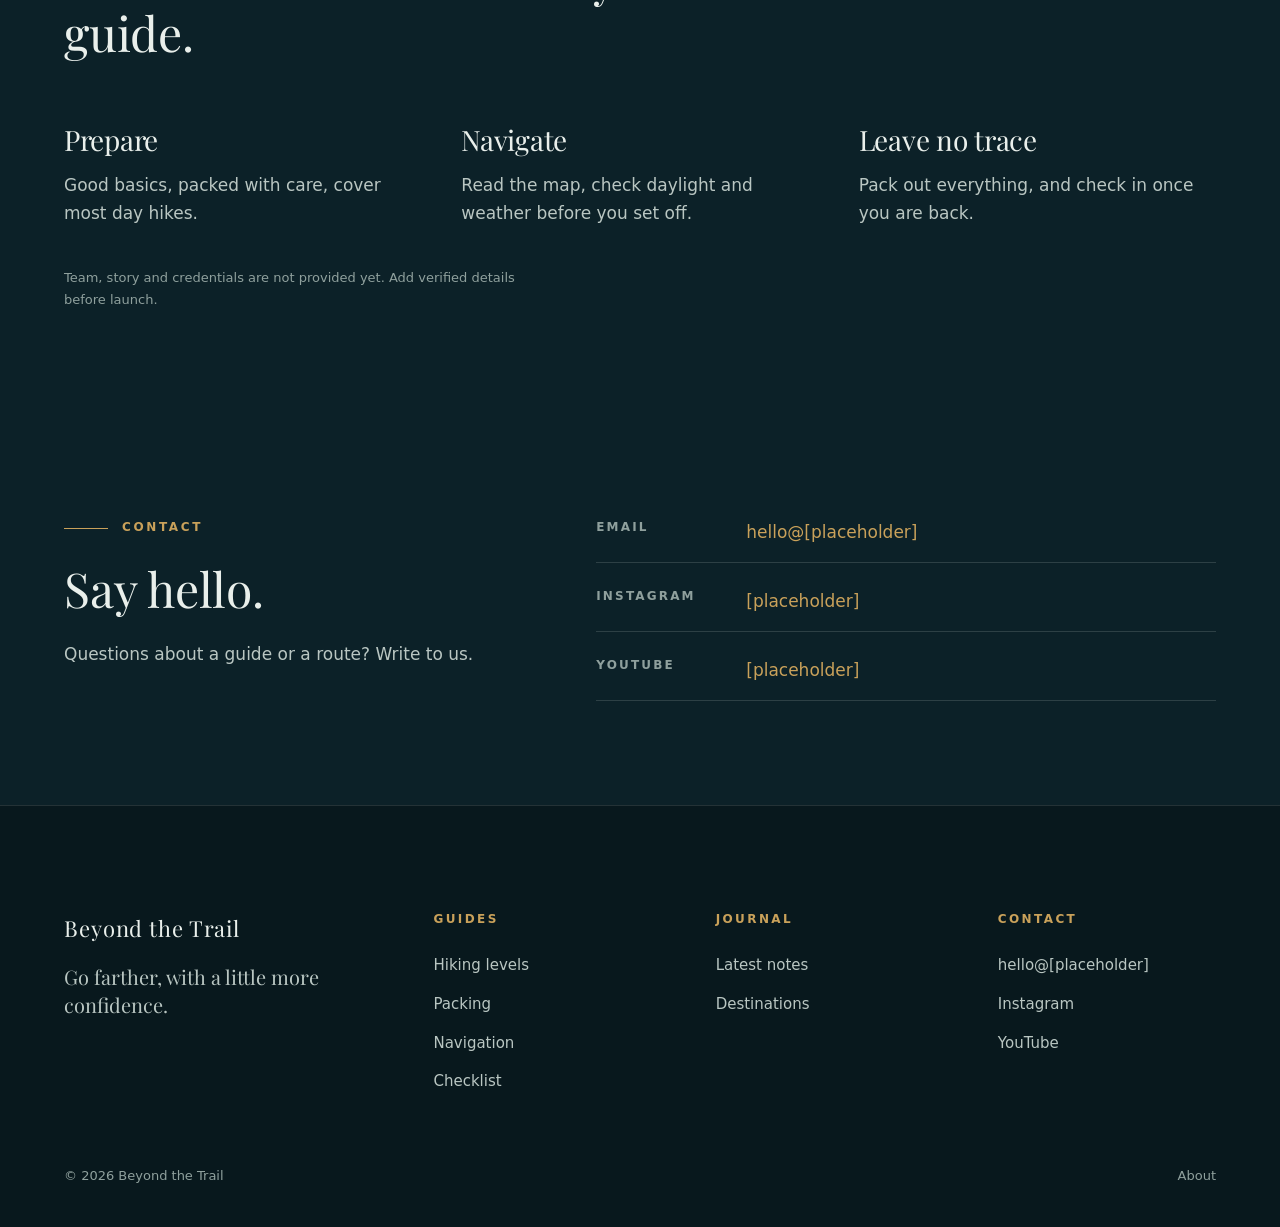
==== commit 291c1a39: "Add Trails & Destinations, Hiking Guides, Journal and About pages; link menu across site Co-Authored" ====
--- a/about.html
+++ b/about.html
@@ -3,464 +3,87 @@
 <head>
 <meta charset="utf-8">
 <meta name="viewport" content="width=device-width, initial-scale=1">
-<title>About Us | Offshorly Properties</title>
-<meta name="description" content="Learn about Offshorly Properties, the team connecting buyers and investors with verified residences and offshore estates.">
-<link rel="preconnect" href="https://fonts.googleapis.com">
-<link rel="preconnect" href="https://fonts.gstatic.com" crossorigin>
-<link href="https://fonts.googleapis.com/css2?family=Inter:wght@400;500;600;700&display=swap" rel="stylesheet">
-<style>
-:root{
-  --navy:#0B2A5B; --navy-deep:#081C3D; --footer:#07142B;
-  --amber:#C98A2B; --amber-text:#8A5A12; --amber-soft:#E3B15F;
-  --ink:#0E1726; --text:#46526A; --line:#E3E8F0; --tint:#F4F7FB; --strip:#EEF3FA; --white:#fff;
-  --font:'Inter',system-ui,-apple-system,'Segoe UI',Roboto,sans-serif;
-  --r-sm:8px; --r-md:14px; --r-lg:20px;
-  --s1:8px; --s2:16px; --s3:24px; --s4:32px; --s5:48px; --s6:72px; --s7:112px;
-  --wrap:1200px; --ease:cubic-bezier(.2,.7,.2,1);
-}
-*{box-sizing:border-box}
-html{scroll-behavior:smooth;scroll-padding-top:84px}
-body{margin:0;font:400 16px/1.65 var(--font);color:var(--text);background:var(--white);-webkit-font-smoothing:antialiased}
-img{display:block;max-width:100%}
-a{color:inherit;text-decoration:none}
-ul{list-style:none;margin:0;padding:0}
-h1,h2,h3,h4,p,figure,blockquote,dl,dd{margin:0}
-h1,h2,h3,h4{color:var(--ink);font-weight:700;letter-spacing:-.02em;line-height:1.12}
-:focus-visible{outline:2px solid var(--amber);outline-offset:3px;border-radius:4px}
-.container{width:min(var(--wrap),100% - 48px);margin-inline:auto}
-.skip{position:absolute;left:-999px;top:8px;background:var(--navy);color:#fff;padding:8px 14px;border-radius:var(--r-sm);z-index:100}
-.skip:focus{left:8px}
-
-/* Buttons */
-.btn{display:inline-flex;align-items:center;gap:10px;height:48px;padding:0 22px;border-radius:var(--r-sm);font:600 15px/1 var(--font);border:1px solid transparent;cursor:pointer;transition:background .2s var(--ease),color .2s var(--ease),border-color .2s var(--ease),transform .2s var(--ease)}
-.btn:active{transform:translateY(1px)}
-.btn svg{width:18px;height:18px}
-.btn-navy{background:var(--navy);color:#fff}.btn-navy:hover{background:var(--navy-deep)}
-.btn-light{background:#fff;color:var(--navy)}.btn-light:hover{background:var(--strip)}
-.btn-ghost{border-color:rgba(255,255,255,.55);color:#fff}.btn-ghost:hover{background:rgba(255,255,255,.12)}
-.btn-outline{border-color:var(--amber);color:#fff}.btn-outline:hover{background:rgba(201,138,43,.18)}
-.btn-gold{background:var(--amber);color:#1b1305}.btn-gold:hover{background:var(--amber-soft)}
-
-/* Header (overlays hero) */
-.site-header{position:absolute;inset:0 0 auto 0;z-index:20;color:#fff}
-.site-header.is-solid{position:fixed;background:var(--navy-deep);box-shadow:0 1px 0 rgba(255,255,255,.08)}
-.header-row{display:flex;align-items:center;justify-content:space-between;height:84px}
-.logo{display:flex;align-items:center;gap:12px;color:#fff}
-.logo-mark{width:34px;height:34px;color:var(--amber)}
-.logo-text{display:flex;flex-direction:column;line-height:1}
-.logo-text strong{font-size:19px;letter-spacing:.12em;font-weight:600}
-.logo-text small{font-size:11px;letter-spacing:.3em;margin-top:5px;opacity:.85}
-.nav{display:flex;align-items:center;gap:32px;font-size:14px;font-weight:500}
-.nav a:not(.btn){position:relative;padding:6px 0;opacity:.92}
-.nav a:not(.btn):hover{opacity:1}
-.nav a[aria-current]::after{content:"";position:absolute;left:0;right:0;bottom:-2px;height:2px;background:var(--amber)}
-.nav-cta{height:42px;padding:0 18px;font-size:14px;border-radius:var(--r-sm)}
-.menu-btn{display:none;background:none;border:0;width:44px;height:44px;padding:10px;cursor:pointer}
-.menu-btn span{display:block;height:2px;background:#fff;margin:6px 0;transition:transform .25s var(--ease),opacity .2s}
-
-/* Hero */
-.hero{position:relative;min-height:min(86vh,820px);display:flex;align-items:center;color:#fff;overflow:hidden;background:var(--navy-deep)}
-.hero-img{position:absolute;inset:0;width:100%;height:100%;object-fit:cover;object-position:50% 60%}
-.hero-shade{position:absolute;inset:0;background:linear-gradient(180deg,rgba(8,28,61,.78) 0%,rgba(8,28,61,.45) 38%,rgba(8,28,61,.30) 100%)}
-.hero-copy{position:relative;text-align:center;padding:140px 0 96px;max-width:900px}
-.hero h1{color:#fff;font-size:clamp(38px,6vw,68px);margin-bottom:var(--s3)}
-.hero-copy>p{font-size:clamp(16px,1.5vw,19px);max-width:640px;margin-inline:auto;color:rgba(255,255,255,.9)}
-.hero-actions{display:flex;gap:var(--s2);justify-content:center;margin-top:var(--s4);flex-wrap:wrap}
-
-/* Sections */
-.section{padding:var(--s7) 0}
-.section-tight{padding-top:0}
-.section-tint{background:var(--tint)}
-.eyebrow{font-size:12px;font-weight:600;letter-spacing:.22em;text-transform:uppercase;color:var(--amber-text);margin-bottom:var(--s2)}
-h2{font-size:clamp(28px,3.4vw,40px)}
-.section-head{margin-bottom:var(--s5)}
-.section-head.center{text-align:center}
-.lede{max-width:640px;margin:var(--s2) auto 0}
-
-/* About */
-.about{display:grid;grid-template-columns:minmax(0,5fr) minmax(0,7fr);gap:var(--s6);align-items:center}
-.about-copy h2{margin-bottom:var(--s3)}
-.about-copy>p:not(.eyebrow){max-width:440px;margin-bottom:var(--s4)}
-.about-media{position:relative}
-.about-track{display:flex;gap:var(--s2);overflow-x:auto;scroll-snap-type:x mandatory;scrollbar-width:none;border-radius:var(--r-md)}
-.about-track::-webkit-scrollbar{display:none}
-.about-track figure{flex:0 0 88%;scroll-snap-align:start;aspect-ratio:4/3;border-radius:var(--r-md);overflow:hidden}
-.about-track img{width:100%;height:100%;object-fit:cover}
-.arrow{width:46px;height:46px;border-radius:50%;border:0;background:#fff;color:var(--navy);font-size:18px;cursor:pointer;box-shadow:0 4px 18px rgba(8,28,61,.18);transition:background .2s,color .2s}
-.arrow:hover{background:var(--navy);color:#fff}
-.about-media .arrow{position:absolute;right:calc(12% - 23px);top:50%;transform:translateY(-50%)}
-
-/* Properties */
-.props{position:relative}
-.props-track{display:flex;gap:var(--s2);overflow-x:auto;scroll-snap-type:x mandatory;scrollbar-width:none;padding:2px}
-.props-track::-webkit-scrollbar{display:none}
-.card{position:relative;flex:0 0 calc((100% - 3*var(--s2)) / 5);min-width:200px;height:clamp(400px,36vw,500px);border-radius:var(--r-md);overflow:hidden;scroll-snap-align:start;background:var(--navy-deep);transition:flex-basis .4s var(--ease)}
-@media (hover:hover) and (min-width:1025px){.card:hover,.card:focus-within{flex-basis:calc((100% - 3*var(--s2)) * 2 / 5)}}
-.card img{position:absolute;inset:0;width:100%;height:100%;object-fit:cover;transition:transform .6s var(--ease)}
-.card:hover img{transform:scale(1.04)}
-.card::after{content:"";position:absolute;inset:0;background:linear-gradient(180deg,transparent 45%,rgba(8,28,61,.88) 100%)}
-.card-info{position:absolute;left:0;right:0;bottom:0;padding:var(--s3);z-index:1;color:#fff}
-.card h3{color:#fff;font-size:18px;font-weight:600;letter-spacing:-.01em;margin-bottom:6px}
-.card .loc{display:flex;max-height:0;opacity:0;overflow:hidden;transition:max-height .35s var(--ease),opacity .3s;align-items:center;gap:6px;font-size:14px;color:rgba(255,255,255,.85)}
-.card .loc svg{width:14px;height:14px;color:var(--amber-soft)}
-.card:hover .loc,.card:focus-within .loc{max-height:28px;opacity:1}
-@media (hover:none){.card .loc{max-height:28px;opacity:1}}
-.card .price{font-weight:600;font-size:16px;margin-top:6px;color:#fff}
-.props>.arrow{position:absolute;top:50%;transform:translateY(-50%);z-index:3}
-.arrow svg{width:22px;height:22px;display:block;margin:auto}
-.arrow-prev svg{transform:scaleX(-1)}
-.arrow-prev{left:-20px}.arrow-next{right:-20px}
-
-/* Services */
-.services{display:grid;grid-template-columns:repeat(3,1fr);gap:var(--s3)}
-.service{position:relative;background:#fff;border:1px solid var(--line);border-radius:var(--r-md);padding:var(--s4)}
-.service::before{content:"";display:block;width:32px;height:3px;background:var(--amber);margin-bottom:var(--s3)}
-.focus{font-size:14px;font-weight:600;color:var(--amber-text);margin-bottom:var(--s1)}
-.service h3{font-size:22px;margin-bottom:var(--s2)}
-
-/* Proof */
-.proof{display:grid;grid-template-columns:minmax(0,1fr) minmax(0,1fr);gap:var(--s6);align-items:center}
-.proof h2{margin-bottom:var(--s5);max-width:480px}
-.stats{display:grid;grid-template-columns:1fr 1fr;gap:var(--s4) var(--s3)}
-.stats div{border-top:1px solid var(--line);padding-top:var(--s2)}
-.stats dt{font-size:clamp(32px,3.6vw,44px);font-weight:700;color:var(--navy);letter-spacing:-.03em;line-height:1.1}
-.stats dd{font-size:14px;margin-top:6px}
-.quote{background:var(--navy);color:#fff;border-radius:var(--r-lg);padding:var(--s5)}
-.quote blockquote{font-size:clamp(18px,1.8vw,22px);line-height:1.55;color:#fff;margin-bottom:var(--s4)}
-.quote figcaption{display:flex;flex-direction:column;gap:2px;font-size:14px;color:rgba(255,255,255,.75)}
-.quote strong{color:#fff;font-weight:600}
-.quote::before{content:"";display:block;width:40px;height:3px;background:var(--amber);margin-bottom:var(--s3)}
-
-/* CTA strip */
-.section-cta{padding:0 0 var(--s7)}
-.cta{display:flex;align-items:center;gap:var(--s3);background:var(--strip);border-radius:var(--r-lg);padding:var(--s4) var(--s5)}
-.cta-badge{flex:0 0 64px;height:64px;border-radius:50%;background:var(--navy);color:var(--amber-soft);display:grid;place-items:center}
-.cta-badge svg{width:30px;height:30px}
-.cta-copy{flex:1}
-.cta h2{font-size:clamp(20px,2.2vw,26px);margin-bottom:4px}
-
-/* Footer */
-.footer{background:var(--footer);color:rgba(255,255,255,.72);padding:var(--s6) 0 0;font-size:14px}
-.footer-grid{display:grid;grid-template-columns:1.3fr .8fr .8fr 1.3fr;gap:var(--s5)}
-.footer h3{color:var(--amber-soft);font-size:12px;letter-spacing:.18em;text-transform:uppercase;font-weight:600;margin-bottom:var(--s2)}
-.footer li+li{margin-top:10px}
-.footer a:hover{color:#fff}
-.tag{margin:var(--s3) 0;max-width:320px}
-.social{display:flex;flex-wrap:wrap;gap:6px 18px}
-.social li+li{margin-top:0}
-.contact li{margin-bottom:10px}
-.news{margin-top:var(--s3)}
-.news label{display:block;margin-bottom:10px;color:#fff}
-.news-row{display:flex;gap:8px}
-.news input{flex:1;min-width:0;height:48px;padding:0 14px;border-radius:var(--r-sm);border:1px solid rgba(255,255,255,.25);background:rgba(255,255,255,.06);color:#fff;font:inherit}
-.news input::placeholder{color:rgba(255,255,255,.55)}
-.news input:focus-visible{outline:2px solid var(--amber)}
-.news-msg{min-height:22px;margin-top:8px;font-size:13px;color:var(--amber-soft)}
-.footer-bar{display:flex;justify-content:space-between;gap:var(--s2);flex-wrap:wrap;margin-top:var(--s5);padding:var(--s3) 0;border-top:1px solid rgba(255,255,255,.12);font-size:13px}
-.footer-bar ul{display:flex;gap:var(--s3);flex-wrap:wrap}
-.footer-bar li+li{margin-top:0}
-
-/* Tablet */
-@media (max-width:1024px){
-  .nav{gap:20px}
-  .about,.proof{gap:var(--s5)}
-  .card{flex-basis:calc((100% - 2*var(--s2)) / 3)}
-  .card-lead{flex-basis:calc((100% - 2*var(--s2)) / 3)}
-  .footer-grid{grid-template-columns:1fr 1fr}
-  .arrow-prev{left:-8px}.arrow-next{right:-8px}
-}
-/* Mobile: nav collapses, grids stack, cards scroll */
-@media (max-width:820px){
-  .section{padding:var(--s6) 0}
-  .menu-btn{display:block}
-  .nav{position:fixed;inset:84px 0 auto 0;flex-direction:column;align-items:stretch;gap:0;background:var(--navy-deep);padding:var(--s2) 24px var(--s3);transform:translateY(-12px);opacity:0;visibility:hidden;transition:.25s var(--ease)}
-  .nav.open{transform:none;opacity:1;visibility:visible}
-  .nav a:not(.btn){padding:16px 0;border-bottom:1px solid rgba(255,255,255,.1)}
-  .nav a[aria-current]::after{display:none}
-  .nav-cta{margin-top:var(--s2);justify-content:center}
-  .site-header{background:var(--navy-deep)}
-  .hero{min-height:620px}
-  .hero-copy{padding:120px 0 72px}
-  .about,.proof{grid-template-columns:1fr}
-  .about-media .arrow{right:12px}
-  .about-track figure{flex-basis:100%}
-  .services{grid-template-columns:1fr}
-  .card,.card-lead{flex-basis:72%}
-  .card{height:440px}
-  .props>.arrow{display:none}
-  .cta{flex-direction:column;align-items:flex-start;padding:var(--s4) var(--s3)}
-  .menu-btn[aria-expanded="true"] span:nth-child(1){transform:translateY(8px) rotate(45deg)}
-  .menu-btn[aria-expanded="true"] span:nth-child(2){opacity:0}
-  .menu-btn[aria-expanded="true"] span:nth-child(3){transform:translateY(-8px) rotate(-45deg)}
-}
-@media (max-width:520px){
-  .container{width:min(var(--wrap),100% - 32px)}
-  .stats{grid-template-columns:1fr 1fr}
-  .footer-grid{grid-template-columns:1fr}
-  .news-row{flex-direction:column}
-  .quote{padding:var(--s4) var(--s3)}
-}
-@media (prefers-reduced-motion:reduce){*{transition:none!important;scroll-behavior:auto!important}}
-
-/* Properties page (extends styles.css; reuses tokens and components) */
-.page-head{position:relative;background:var(--navy-deep);color:#fff;padding:152px 0 var(--s6)}
-.page-head .eyebrow{color:var(--amber-soft)}
-.page-head h1{color:#fff;font-size:clamp(36px,5vw,56px);margin-bottom:var(--s2)}
-.page-head p:not(.eyebrow){max-width:600px;color:rgba(255,255,255,.88);font-size:clamp(16px,1.5vw,18px)}
-.crumbs{display:flex;gap:8px;font-size:13px;color:rgba(255,255,255,.7);margin-bottom:var(--s3)}
-.crumbs a:hover{color:#fff}
-
-.filters{display:flex;align-items:center;justify-content:space-between;gap:var(--s3);flex-wrap:wrap;margin-bottom:var(--s4)}
-.chips{display:flex;gap:var(--s1);overflow-x:auto;scrollbar-width:none;padding:2px}
-.chips::-webkit-scrollbar{display:none}
-.chip{flex:0 0 auto;height:44px;padding:0 20px;border-radius:var(--r-sm);border:1px solid var(--line);background:#fff;color:var(--ink);font:500 14px/1 var(--font);cursor:pointer;transition:background .2s var(--ease),color .2s var(--ease),border-color .2s var(--ease)}
-.chip:hover{border-color:var(--navy)}
-.chip[aria-pressed="true"]{background:var(--navy);border-color:var(--navy);color:#fff}
-.count{font-size:14px}
-.count strong{color:var(--ink)}
-
-.grid{display:grid;grid-template-columns:repeat(3,minmax(0,1fr));gap:var(--s3)}
-.listing{position:relative;display:flex;flex-direction:column;background:#fff;border:1px solid var(--line);border-radius:var(--r-md);overflow:hidden;transition:border-color .2s var(--ease),transform .3s var(--ease)}
-.listing:hover,.listing:focus-within{border-color:var(--navy);transform:translateY(-2px)}
-.listing[hidden]{display:none}
-.listing-media{position:relative;aspect-ratio:4/3;background:var(--navy-deep);overflow:hidden}
-.listing-media img{width:100%;height:100%;object-fit:cover;transition:transform .6s var(--ease)}
-.listing:hover .listing-media img{transform:scale(1.04)}
-.badge{position:absolute;left:var(--s2);top:var(--s2);background:#fff;color:var(--navy);font-size:12px;font-weight:600;letter-spacing:.04em;padding:6px 12px;border-radius:var(--r-sm)}
-.listing-body{display:flex;flex-direction:column;gap:var(--s1);padding:var(--s3);flex:1}
-.listing h3{font-size:20px;letter-spacing:-.01em}
-.listing .loc{display:flex;align-items:center;gap:6px;font-size:14px}
-.listing .loc svg{width:14px;height:14px;color:var(--amber-text)}
-.listing .desc{font-size:15px;margin-top:4px}
-.listing-foot{display:flex;align-items:center;justify-content:space-between;gap:var(--s2);margin-top:auto;padding-top:var(--s2);border-top:1px solid var(--line)}
-.listing .price{font-weight:700;font-size:17px;color:var(--navy)}
-.listing .enquire{font-size:14px;font-weight:600;color:var(--navy);display:inline-flex;align-items:center;gap:6px}
-.listing .enquire::after{content:"";position:absolute;inset:0}
-.listing .enquire span{transition:transform .2s var(--ease)}
-.listing:hover .enquire span{transform:translateX(3px)}
-.empty{text-align:center;padding:var(--s6) 0}
-
-@media (max-width:1024px){.grid{grid-template-columns:repeat(2,minmax(0,1fr))}}
-@media (max-width:820px){.page-head{padding:120px 0 var(--s5)}}
-@media (max-width:600px){.grid{grid-template-columns:1fr}.filters{flex-direction:column;align-items:stretch;gap:var(--s2)}}
-#listings{padding-top:var(--s6)}
-
-/* About / Services / Team (extends styles.css + properties.css) */
-.split{display:grid;grid-template-columns:minmax(0,1fr) minmax(0,1fr);gap:var(--s6);align-items:center}
-.split.flip .split-media{order:-1}
-.split-copy h2{margin-bottom:var(--s3)}
-.split-copy p+p{margin-top:var(--s2)}
-.split-media{border-radius:var(--r-md);overflow:hidden;aspect-ratio:4/3;background:var(--navy-deep)}
-.split-media img{width:100%;height:100%;object-fit:cover}
-.checks{margin-top:var(--s3);display:grid;gap:12px}
-.checks li{position:relative;padding-left:28px;color:var(--ink);font-weight:500}
-.checks li::before{content:"";position:absolute;left:0;top:.6em;width:14px;height:3px;background:var(--amber)}
-.steps{display:grid;grid-template-columns:repeat(4,minmax(0,1fr));gap:var(--s3);counter-reset:step}
-.step{counter-increment:step;border-top:1px solid var(--line);padding-top:var(--s3)}
-.step::before{content:"0" counter(step);display:block;font-size:14px;font-weight:700;letter-spacing:.12em;color:var(--amber-text);margin-bottom:var(--s2)}
-.step h3{font-size:20px;margin-bottom:var(--s1)}
-.stats-row{display:grid;grid-template-columns:repeat(4,minmax(0,1fr));gap:var(--s3)}
-.stats-row div{border-top:1px solid var(--line);padding-top:var(--s2)}
-.stats-row dt{font-size:clamp(32px,3.6vw,44px);font-weight:700;color:var(--navy);letter-spacing:-.03em;line-height:1.1}
-.stats-row dd{font-size:14px;margin-top:6px}
-.services-grid{grid-template-columns:repeat(3,minmax(0,1fr))}
-.team-grid{display:grid;grid-template-columns:repeat(4,minmax(0,1fr));gap:var(--s3)}
-.member{display:flex;flex-direction:column;background:#fff;border:1px solid var(--line);border-radius:var(--r-md);overflow:hidden}
-.member-photo{aspect-ratio:4/5;background:var(--tint);overflow:hidden}
-.member-photo img{width:100%;height:100%;object-fit:cover;object-position:50% 20%}
-.member-body{padding:var(--s3);display:flex;flex-direction:column;gap:6px}
-.member h3{font-size:20px}
-.member .role{font-size:14px;font-weight:600;color:var(--amber-text)}
-.member p:last-child{font-size:15px;margin-top:6px}
-@media (max-width:1024px){.team-grid{grid-template-columns:repeat(2,minmax(0,1fr))}.steps,.stats-row{grid-template-columns:repeat(2,minmax(0,1fr))}.split{gap:var(--s5)}}
-@media (max-width:820px){.split{grid-template-columns:1fr}.split.flip .split-media{order:0}.services-grid{grid-template-columns:1fr}}
-@media (max-width:520px){.team-grid{grid-template-columns:1fr}.steps{grid-template-columns:1fr}}
-
-.section-tint+.section-cta{padding-top:var(--s7)}
-@media (max-width:820px){.section-tint+.section-cta{padding-top:var(--s6)}}
-
-</style>
+<title>About — Beyond the Trail</title>
+<meta name="description" content="Trail-tested advice for bigger days outside.">
+<link rel="stylesheet" href="assets/styles.css">
 </head>
-<body>
+<body class="no-js">
 <a class="skip" href="#main">Skip to content</a>
 
-<header class="site-header" id="top">
-  <div class="container header-row">
-    <a class="logo" href="index.html" aria-label="Offshorly Properties home">
-      <svg class="logo-mark" viewBox="0 0 32 32" aria-hidden="true"><path d="M4 28V12l5-4v20M12 28V6l5-4v26M20 28V10l5 4v14M28 28V16" fill="none" stroke="currentColor" stroke-width="1.6" stroke-linejoin="round" stroke-linecap="round"/></svg>
-      <span class="logo-text"><strong>OFFSHORLY</strong><small>PROPERTIES</small></span>
-    </a>
-    <nav class="nav" id="nav" aria-label="Main">
-      <a href="properties.html">Properties</a>
-      <a href="about.html" aria-current="page">About Us</a>
-      <a href="services.html">Services</a>
-      <a href="team.html">Team</a>
-      <a href="#contact">Contact</a>
-      <a class="btn btn-outline nav-cta" href="tel:+15552467890">
-        <svg viewBox="0 0 24 24" aria-hidden="true"><path d="M5 4h4l2 5-2.5 1.500a11 11 0 0 0 5 5L15 13l5 2v4a2 2 0 0 1-2 2A16 16 0 0 1 3 6a2 2 0 0 1 2-2z" fill="none" stroke="currentColor" stroke-width="1.6" stroke-linejoin="round"/></svg>
-        (555) 246-7890
-      </a>
-    </nav>
-    <button class="menu-btn" id="menuBtn" aria-expanded="false" aria-controls="nav" aria-label="Menu"><span></span><span></span><span></span></button>
+<header class="nav" id="nav">
+  <a class="brand" href="index.html" aria-label="Beyond the Trail, home">Beyond the Trail</a>
+  <ul id="menu">
+    <li><a href="trails.html">Trails &amp; Destinations</a></li>
+    <li><a href="guides.html">Hiking Guides</a></li>
+    <li><a href="journal.html">Journal</a></li>
+    <li><a href="about.html" aria-current="page">About</a></li>
+  </ul>
+  <div class="nav-right">
+    <a class="acct" href="guides.html#checklist"><svg viewBox="0 0 24 24" fill="none" stroke="currentColor" stroke-width="1.5" aria-hidden="true"><circle cx="12" cy="12" r="9"/><circle cx="12" cy="10" r="3"/><path d="M6.5 18.5c1.5-2.5 3.2-3.5 5.5-3.5s4 1 5.5 3.5"/></svg><span>Saved Guides</span></a>
+    <button class="menu-btn" id="menuBtn" aria-expanded="false" aria-controls="menu" aria-label="Menu"><svg width="20" height="14" viewBox="0 0 20 14" fill="none" stroke="currentColor" stroke-width="1.5"><path d="M0 1h20M0 7h20M0 13h20"/></svg></button>
   </div>
 </header>
 
 <main id="main">
-  <section class="page-head">
-    <div class="container">
-      <nav class="crumbs" aria-label="Breadcrumb"><a href="index.html">Home</a><span aria-hidden="true">/</span><span>About Us</span></nav>
-      <p class="eyebrow">About Us</p>
-      <h1>Real Estate Without Borders</h1>
-      <p>Offshorly Properties connects homebuyers and international investors with residences and offshore estates that have been checked, priced openly and explained properly.</p>
-    </div>
-  </section>
-  <section class="section">
-    <div class="container split">
-      <div class="split-copy">
-        <p class="eyebrow">Who We Are</p>
-        <h2>A small advisory team with a global network</h2>
-        <p>We started Offshorly Properties to make buying across borders simpler. Too many buyers were left guessing about ownership, taxes and costs, so we built a practice around answering those questions first.</p>
-        <p>Today we work with private buyers, families and investors in more than 25 markets, with the same standard on every listing: verified, clearly priced and supported by specialists.</p>
-        <ul class="checks"><li>Every property reviewed before it is listed</li><li>Plain-language pricing and cost breakdowns</li><li>Legal and financial guidance in each market</li></ul>
-      </div>
-      <figure class="split-media"><img src="[data-uri]" alt="Offshorly advisors reviewing architectural plans with a client" loading="lazy"></figure>
-    </div>
-  </section>
-
-  <section class="section section-tint">
-    <div class="container">
-      <div class="section-head center">
-        <p class="eyebrow">What Guides Us</p>
-        <h2>How we work</h2>
-        <p class="lede">Three commitments that shape every conversation and every listing.</p>
-      </div>
-      <div class="services">
-        <article class="service"><p class="focus">Be clear</p><h3>Transparency</h3><p>Prices, fees and risks are written down and explained before you commit to anything.</p></article>
-        <article class="service"><p class="focus">Be careful</p><h3>Due diligence</h3><p>Ownership, title and local rules are checked first, so surprises are rare and early.</p></article>
-        <article class="service"><p class="focus">Be present</p><h3>Long-term support</h3><p>We stay with you after the purchase, from management questions to your next acquisition.</p></article>
-      </div>
-    </div>
-  </section>
-
-  <section class="section">
-    <div class="container">
-      <dl class="stats-row">
-        <div><dt>$1.2B+</dt><dd>Global Transactions Closed</dd></div>
-        <div><dt>98%</dt><dd>Client Retention &amp; Satisfaction</dd></div>
-        <div><dt>25+</dt><dd>International Markets Served</dd></div>
-        <div><dt>15+ Yrs</dt><dd>Specialized Offshore Experience</dd></div>
-      </dl>
-    </div>
-  </section>
-
-  <section class="section section-tint">
-    <div class="container split flip">
-      <div class="split-copy">
-        <p class="eyebrow">Our Approach</p>
-        <h2>Local knowledge, global standards</h2>
-        <p>Each market has its own rules. We pair you with an advisor who knows the area and a specialist who knows the law, so you get advice that fits where you are buying.</p>
-        <p>You see the same careful process whether it is a lakeside home or a diversified offshore portfolio.</p>
-      </div>
-      <figure class="split-media"><img src="[data-uri]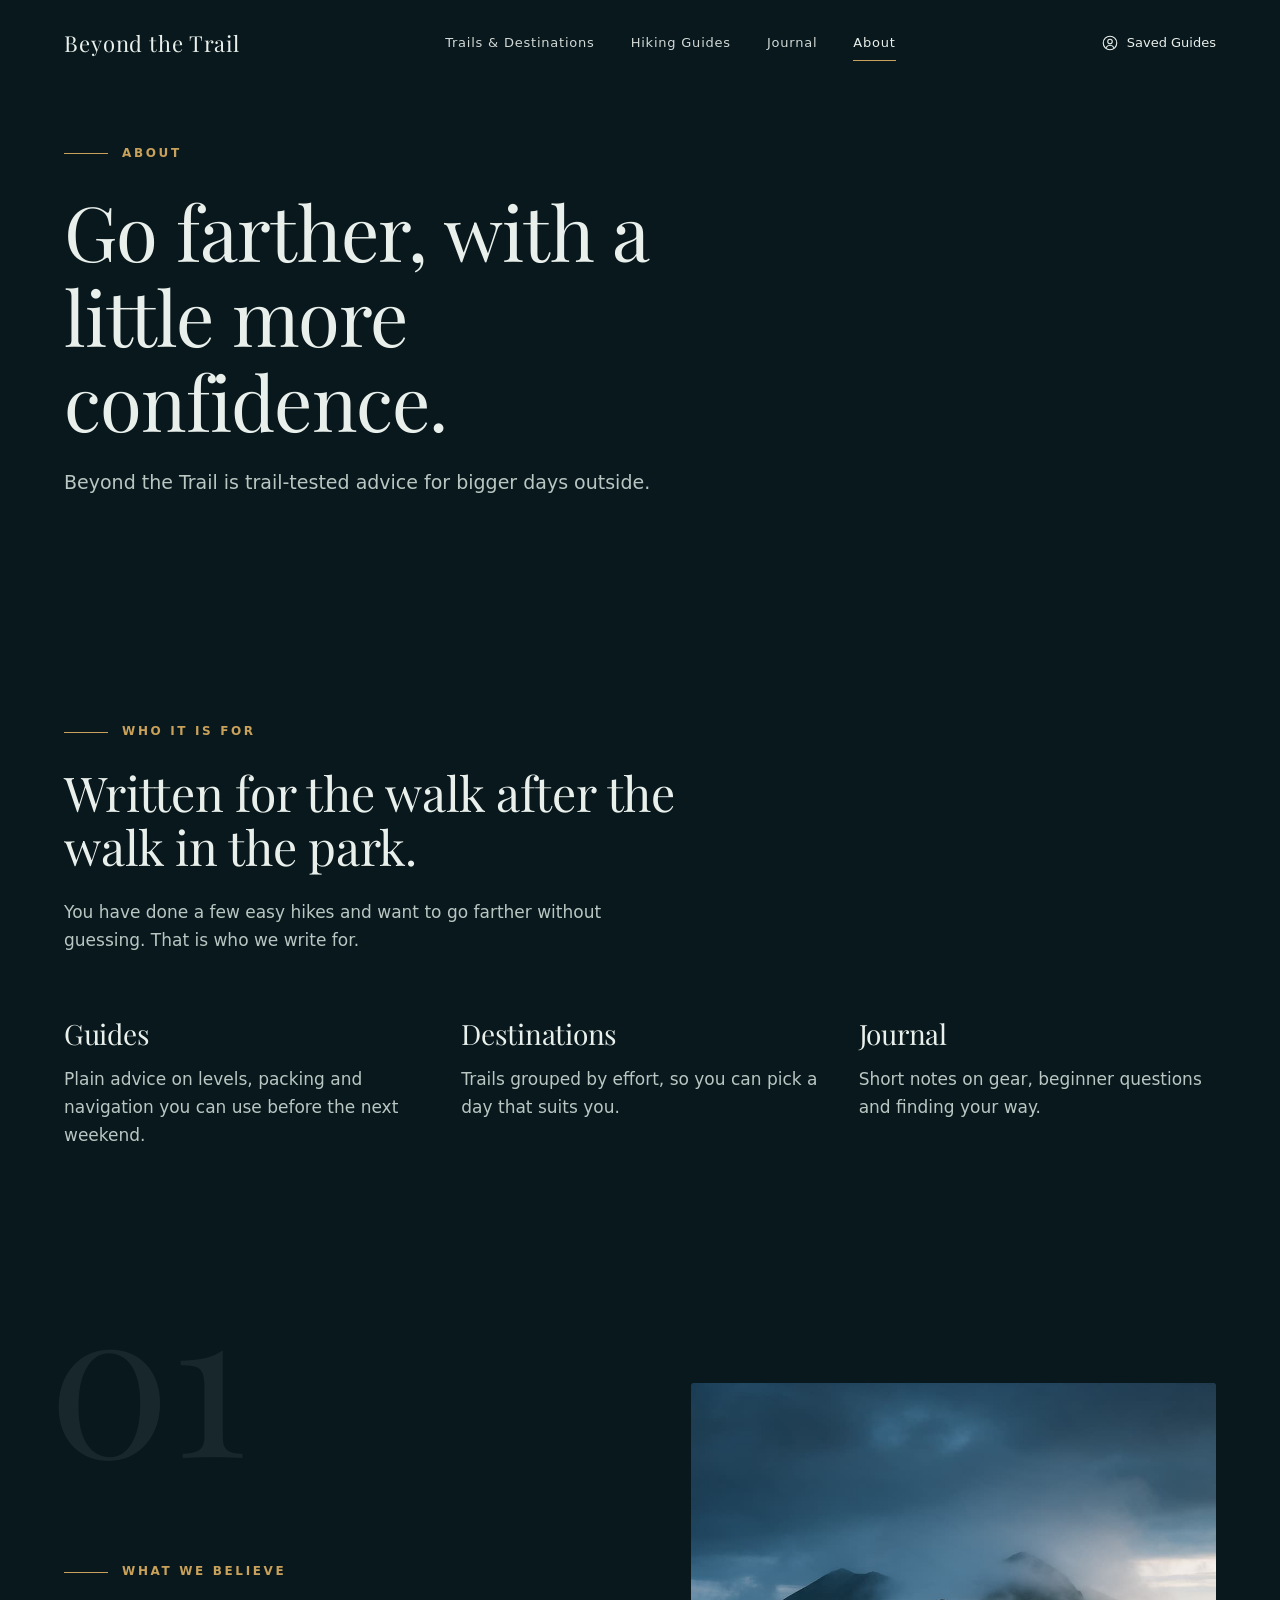
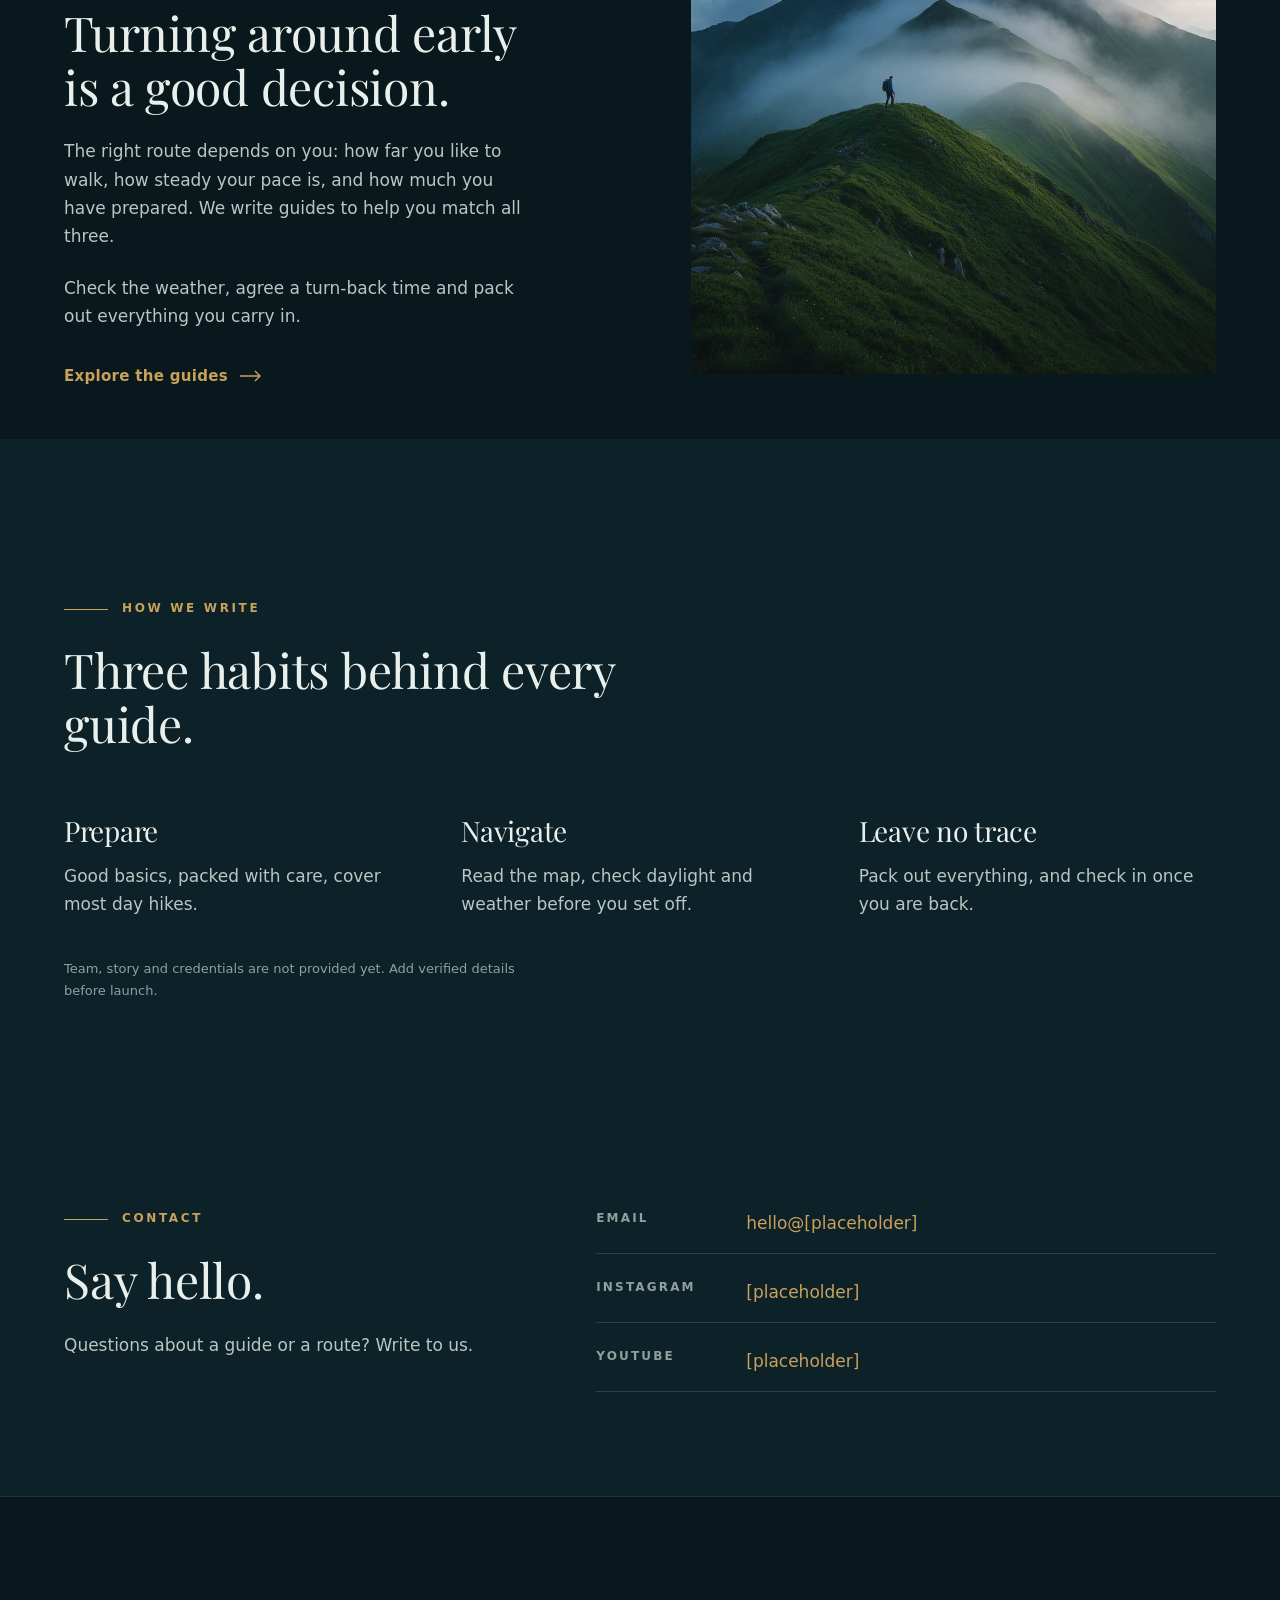
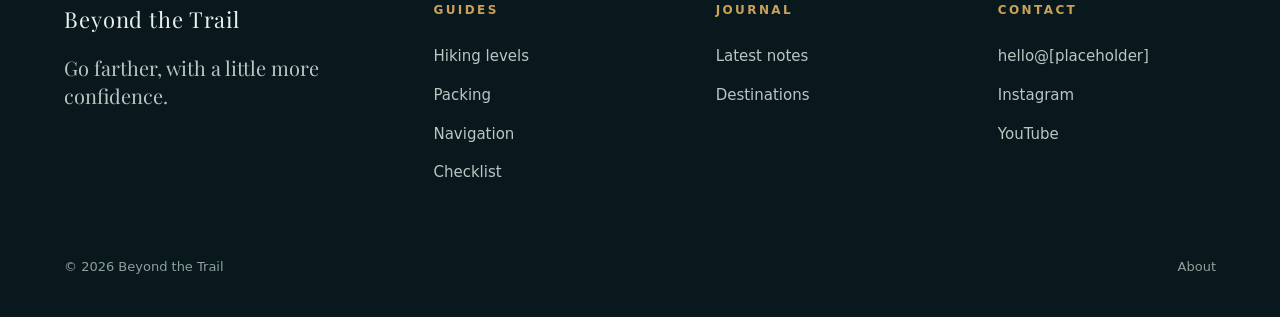
==== commit a7dd04a7: "Link homepage menu to the new pages; add fresh copy and sections to Trails, Guides, Journal and Abou" ====
--- a/about.html
+++ b/about.html
@@ -26,6 +26,14 @@
 
 <main id="main">
 <section class="page-head"><div class="wrap"><div class="label">About</div><h1>Go farther, with a little more confidence.</h1><p>Beyond the Trail is trail-tested advice for bigger days outside.</p></div></section>
+<section class="trails"><div class="wrap">
+  <div class="head rv"><div class="label">Who it is for</div><h2>Written for the walk after the walk in the park.</h2><p>You have done a few easy hikes and want to go farther without guessing. That is who we write for.</p></div>
+  <div class="cards principles">
+    <div class="rv"><h3>Guides</h3><p>Plain advice on levels, packing and navigation you can use before the next weekend.</p></div>
+    <div class="rv"><h3>Destinations</h3><p>Trails grouped by effort, so you can pick a day that suits you.</p></div>
+    <div class="rv"><h3>Journal</h3><p>Short notes on gear, beginner questions and finding your way.</p></div>
+  </div>
+</div></section>
 <section class="ed" id="approach"><div class="wrap">
   <div class="copy rv"><span class="num" aria-hidden="true">01</span>
     <div class="label">What we believe</div>
--- a/assets/styles.css
+++ b/assets/styles.css
@@ -193,3 +193,4 @@
 .nav ul a[aria-current]{border-color:var(--gold);opacity:1}
 .journal .quick{margin-bottom:var(--s5)}
 @media(max-width:900px){.page-head{padding-top:calc(var(--s5) + 60px)}.cards.one{grid-template-columns:1fr}}
+.post p{color:var(--mist-dim);margin-top:var(--s2);max-width:46ch}
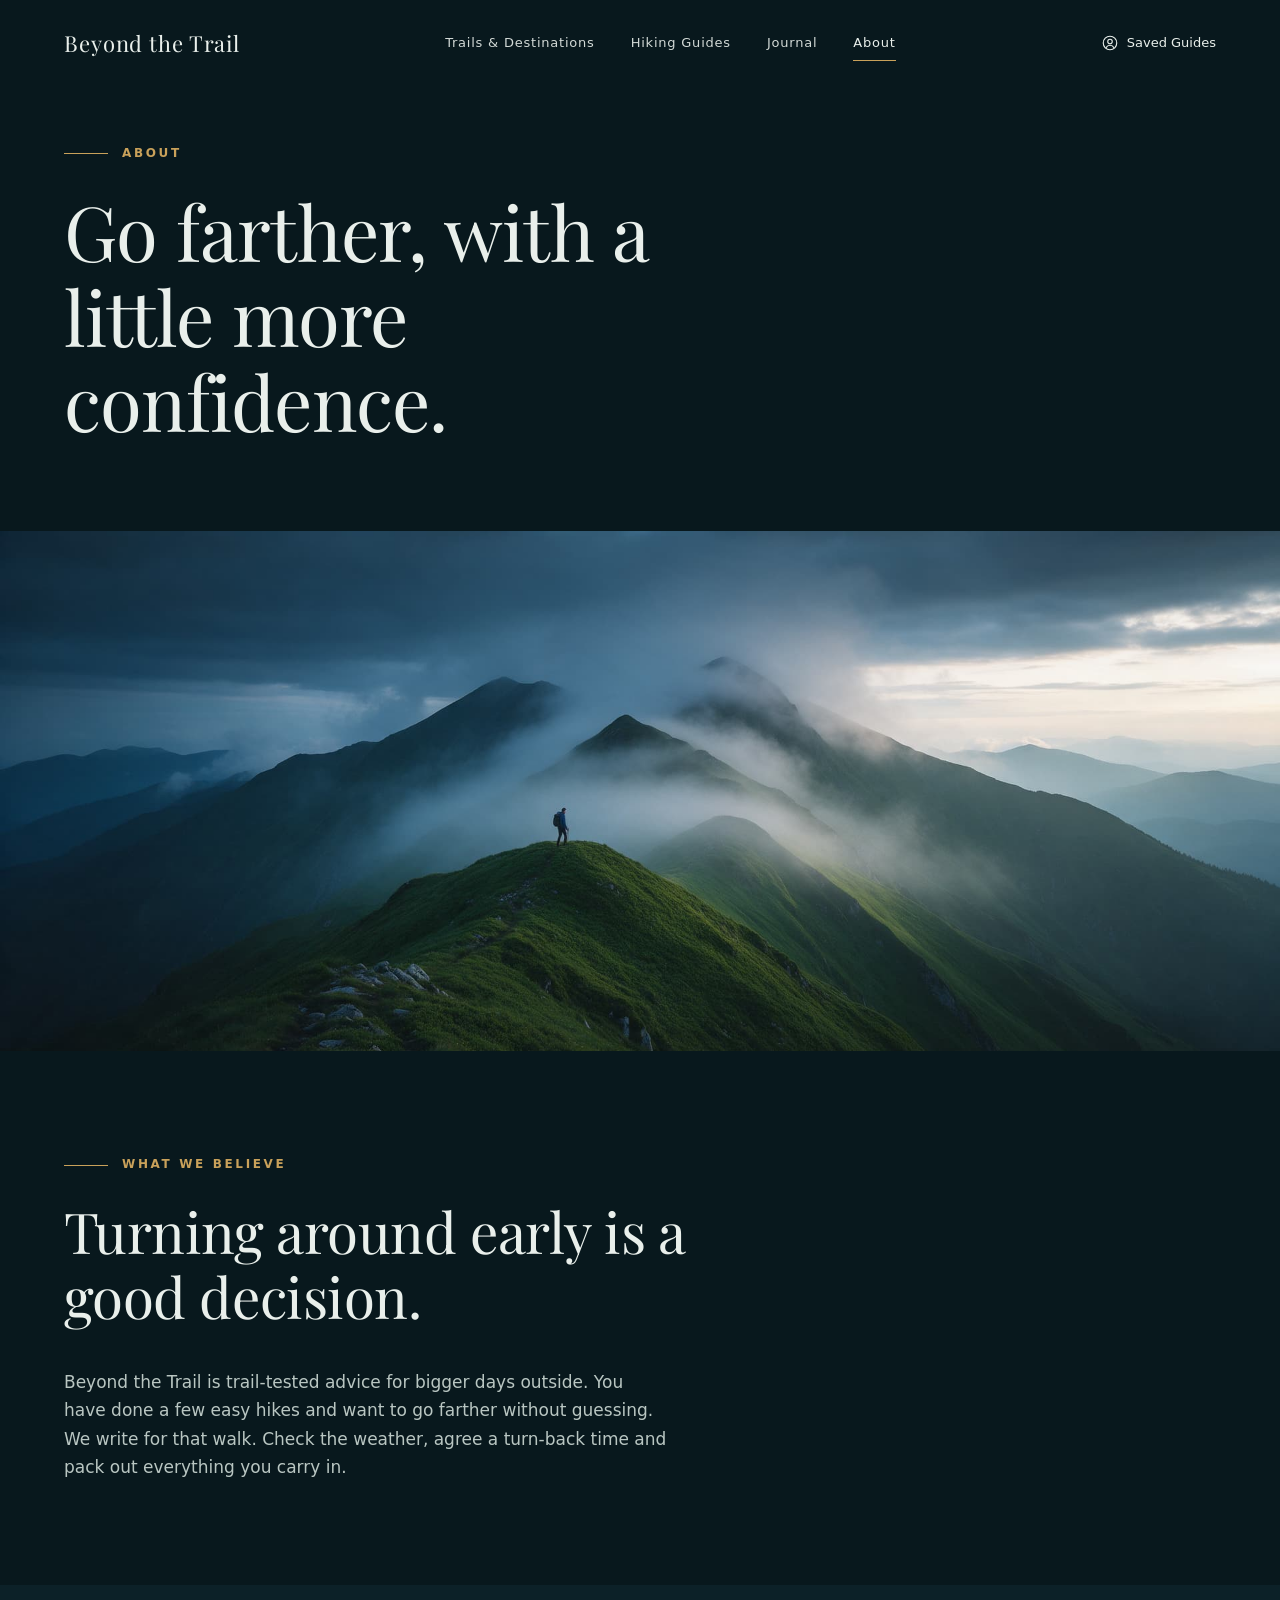
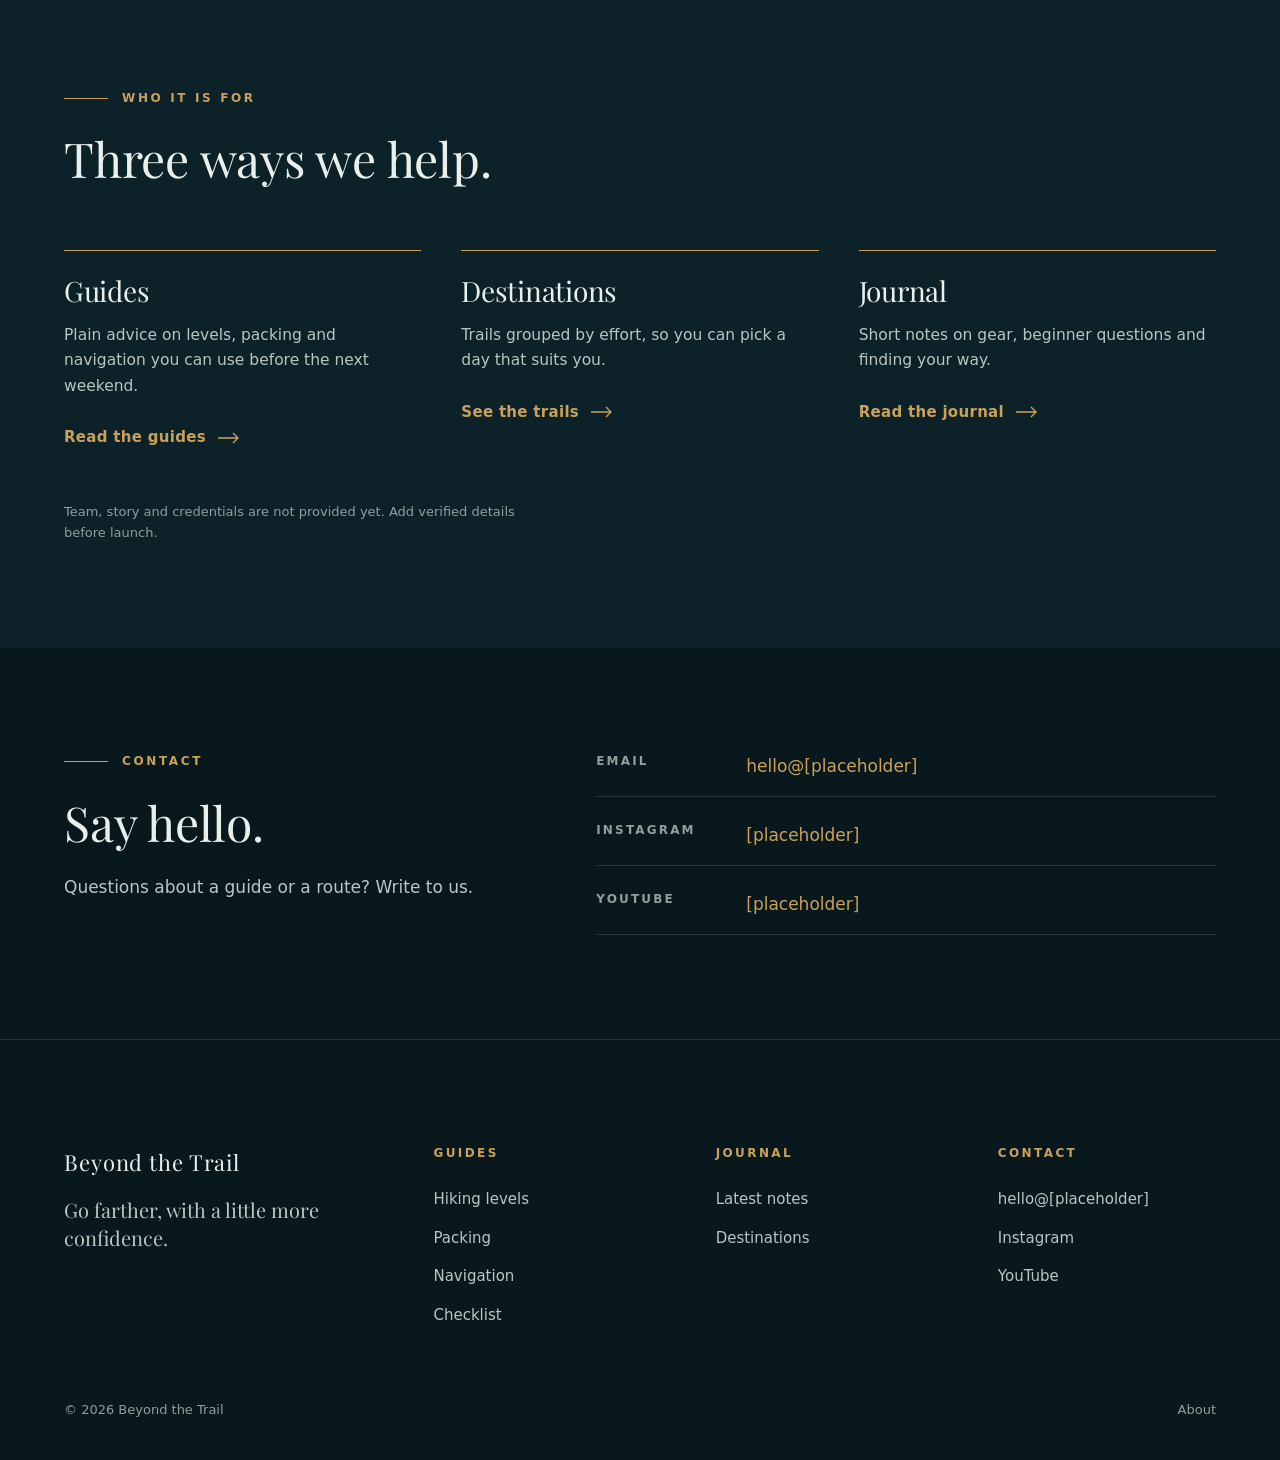
==== commit 243d8a5b: "Give Trails, Guides, Journal and About their own layouts (index list, sticky guide, magazine, statem" ====
--- a/about.html
+++ b/about.html
@@ -25,40 +25,19 @@
 </header>
 
 <main id="main">
-<section class="page-head"><div class="wrap"><div class="label">About</div><h1>Go farther, with a little more confidence.</h1><p>Beyond the Trail is trail-tested advice for bigger days outside.</p></div></section>
-<section class="trails"><div class="wrap">
-  <div class="head rv"><div class="label">Who it is for</div><h2>Written for the walk after the walk in the park.</h2><p>You have done a few easy hikes and want to go farther without guessing. That is who we write for.</p></div>
-  <div class="cards principles">
-    <div class="rv"><h3>Guides</h3><p>Plain advice on levels, packing and navigation you can use before the next weekend.</p></div>
-    <div class="rv"><h3>Destinations</h3><p>Trails grouped by effort, so you can pick a day that suits you.</p></div>
-    <div class="rv"><h3>Journal</h3><p>Short notes on gear, beginner questions and finding your way.</p></div>
-  </div>
-</div></section>
-<section class="ed" id="approach"><div class="wrap">
-  <div class="copy rv"><span class="num" aria-hidden="true">01</span>
-    <div class="label">What we believe</div>
-    <h2>Turning around early is a good decision.</h2>
-    <p>The right route depends on you: how far you like to walk, how steady your pace is, and how much you have prepared. We write guides to help you match all three.</p>
-    <p>Check the weather, agree a turn-back time and pack out everything you carry in.</p>
-    <a class="link" href="guides.html">Explore the guides <svg viewBox="0 0 22 12" fill="none" stroke="currentColor" stroke-width="1.4" aria-hidden="true"><path d="M0 6h20M15 1l5 5-5 5"/></svg></a>
-  </div>
-  <div class="media rv"><img src="assets/images/hero.jpg" alt="A lone hiker standing small on a misty green ridge beneath dark, moving clouds" loading="lazy" width="900" height="1200"></div>
-</div></section>
-<section class="trails bg-alt"><div class="wrap">
-  <div class="head rv"><div class="label">How we write</div><h2>Three habits behind every guide.</h2></div>
-  <div class="cards principles">
-    <div class="rv"><h3>Prepare</h3><p>Good basics, packed with care, cover most day hikes.</p></div>
-    <div class="rv"><h3>Navigate</h3><p>Read the map, check daylight and weather before you set off.</p></div>
-    <div class="rv"><h3>Leave no trace</h3><p>Pack out everything, and check in once you are back.</p></div>
-  </div>
-  <p class="ph-note">Team, story and credentials are not provided yet. Add verified details before launch.</p>
-</div></section>
-<section class="check" id="contact"><div class="wrap grid">
-  <div class="head rv"><div class="label">Contact</div><h2>Say hello.</h2><p>Questions about a guide or a route? Write to us.</p></div>
-  <div class="groups rv"><ul class="contact">
-    <li><b>Email</b><a href="about.html#contact">hello@[placeholder]</a></li>
-    <li><b>Instagram</b><a href="about.html#contact">[placeholder]</a></li>
-    <li><b>YouTube</b><a href="about.html#contact">[placeholder]</a></li></ul></div>
+<section class="page-head"><div class="wrap"><div class="label">About</div><h1>Go farther, with a little more confidence.</h1></div></section>
+<div class="banner"><img src="assets/images/hero.jpg" alt="A lone hiker standing small on a misty green ridge beneath dark, moving clouds" width="1600" height="700"></div>
+<section class="stmt" id="approach"><div class="wrap"><div class="label rv">What we believe</div><blockquote class="rv" style="margin-top:var(--s3)">Turning around early is a good decision.</blockquote>
+<p class="sub rv">Beyond the Trail is trail-tested advice for bigger days outside. You have done a few easy hikes and want to go farther without guessing. We write for that walk. Check the weather, agree a turn-back time and pack out everything you carry in.</p></div></section>
+<section class="stmt bg-alt" style="padding:var(--s6) 0"><div class="wrap"><div class="head rv"><div class="label">Who it is for</div><h2>Three ways we help.</h2></div>
+<div class="cols">
+<div class="rv"><h3>Guides</h3><p>Plain advice on levels, packing and navigation you can use before the next weekend.</p><p style="margin-top:var(--s2)"><a class="link" href="guides.html">Read the guides <svg class="arrow" viewBox="0 0 22 12" fill="none" stroke="currentColor" stroke-width="1.4" aria-hidden="true"><path d="M0 6h20M15 1l5 5-5 5"/></svg></a></p></div>
+<div class="rv"><h3>Destinations</h3><p>Trails grouped by effort, so you can pick a day that suits you.</p><p style="margin-top:var(--s2)"><a class="link" href="trails.html">See the trails <svg class="arrow" viewBox="0 0 22 12" fill="none" stroke="currentColor" stroke-width="1.4" aria-hidden="true"><path d="M0 6h20M15 1l5 5-5 5"/></svg></a></p></div>
+<div class="rv"><h3>Journal</h3><p>Short notes on gear, beginner questions and finding your way.</p><p style="margin-top:var(--s2)"><a class="link" href="journal.html">Read the journal <svg class="arrow" viewBox="0 0 22 12" fill="none" stroke="currentColor" stroke-width="1.4" aria-hidden="true"><path d="M0 6h20M15 1l5 5-5 5"/></svg></a></p></div>
+</div><p class="ph-note">Team, story and credentials are not provided yet. Add verified details before launch.</p></div></section>
+<section class="split" id="contact"><div class="wrap">
+  <div class="head rv" style="margin:0"><div class="label">Contact</div><h2>Say hello.</h2><p>Questions about a guide or a route? Write to us.</p></div>
+  <ul class="contact rv"><li><b>Email</b><a href="about.html#contact">hello@[placeholder]</a></li><li><b>Instagram</b><a href="about.html#contact">[placeholder]</a></li><li><b>YouTube</b><a href="about.html#contact">[placeholder]</a></li></ul>
 </div></section>
 </main>
 
--- a/assets/styles.css
+++ b/assets/styles.css
@@ -194,3 +194,76 @@
 .journal .quick{margin-bottom:var(--s5)}
 @media(max-width:900px){.page-head{padding-top:calc(var(--s5) + 60px)}.cards.one{grid-template-columns:1fr}}
 .post p{color:var(--mist-dim);margin-top:var(--s2);max-width:46ch}
+
+/* inner-page layouts (v2): index list, sticky-side guide, magazine, statement */
+.arrow{width:22px;height:12px;flex:none}
+/* L1 index list: sticky level label left, ruled rows right */
+.idx{padding:var(--s6) 0;border-top:1px solid rgba(233,239,235,.12)}
+.idx .wrap{display:grid;grid-template-columns:4fr 8fr;gap:clamp(40px,7vw,112px);align-items:start}
+.idx .side{position:sticky;top:104px}
+.idx .side h2{margin:var(--s3) 0 var(--s2)}
+.idx .side p{color:var(--mist-dim);max-width:34ch}
+.rows{list-style:none;border-top:1px solid rgba(233,239,235,.18)}
+.row{display:grid;grid-template-columns:200px 1fr;gap:var(--s4);padding:var(--s3) 0;border-bottom:1px solid rgba(233,239,235,.18);align-items:center;color:inherit}
+.row img{width:100%;aspect-ratio:4/3;object-fit:cover;border-radius:var(--r)}
+.row .meta{margin-top:var(--s1)}
+.row h3{margin:var(--s1) 0;transition:color .2s}
+.row p{color:var(--mist-dim);font-size:15.5px}
+.row:hover h3,.row:focus-visible h3{color:var(--gold-hi)}
+.row .go{display:inline-flex;margin-top:var(--s2);color:var(--gold);font-size:14px;font-weight:600;gap:10px;align-items:center}
+/* L2 sticky-side guide */
+.doc{padding:var(--s6) 0}
+.doc .wrap{display:grid;grid-template-columns:3fr 9fr;gap:clamp(40px,7vw,112px);align-items:start}
+.toc{position:sticky;top:104px;list-style:none;border-left:1px solid rgba(233,239,235,.18)}
+.toc a{display:block;padding:10px 0 10px 18px;margin-left:-1px;border-left:1px solid transparent;font-size:14px;letter-spacing:.04em;color:var(--mist-dim);transition:color .2s,border-color .2s}
+.toc a:hover,.toc a:focus-visible{color:var(--gold-hi);border-color:var(--gold)}
+.chap{padding-bottom:var(--s5);margin-bottom:var(--s5);border-bottom:1px solid rgba(233,239,235,.15)}
+.chap:last-child{border:0;margin:0;padding:0}
+.chap h2{margin:var(--s2) 0 var(--s3);scroll-margin-top:104px}
+.chap>p{color:var(--mist-dim);max-width:60ch;margin-bottom:var(--s3)}
+.chap img{width:100%;aspect-ratio:16/9;object-fit:cover;border-radius:var(--r);margin:var(--s3) 0}
+.defs{display:grid;gap:0;border-top:1px solid rgba(233,239,235,.18)}
+.defs div{display:grid;grid-template-columns:180px 1fr;gap:var(--s3);padding:var(--s2) 0;border-bottom:1px solid rgba(233,239,235,.1)}
+.defs dt{font-size:12px;letter-spacing:.18em;text-transform:uppercase;color:var(--gold);font-weight:600;padding-top:4px}
+.defs dd{color:var(--mist-dim)}
+.doc .check-inline{margin-top:var(--s3)}
+/* L3 magazine */
+.feature{padding:0 0 var(--s6)}
+.feature .fig img{width:100%;aspect-ratio:21/9;object-fit:cover;border-radius:var(--r)}
+.feature .cap{display:grid;grid-template-columns:5fr 7fr;gap:clamp(40px,7vw,112px);margin-top:var(--s4)}
+.feature h2{margin:var(--s2) 0 0}
+.feature p{color:var(--mist-dim);margin-bottom:var(--s3)}
+.list{padding:var(--s6) 0}
+.list ol{list-style:none;counter-reset:n;border-top:1px solid rgba(233,239,235,.18)}
+.list li{counter-increment:n}
+.entry{display:grid;grid-template-columns:72px 1fr 220px;gap:var(--s4);align-items:center;padding:var(--s4) 0;border-bottom:1px solid rgba(233,239,235,.18);color:inherit}
+.entry::before{content:counter(n,decimal-leading-zero);font-family:var(--serif);font-size:32px;color:rgba(233,239,235,.25)}
+.entry h2{font-size:clamp(24px,2.8vw,36px);margin:var(--s1) 0 var(--s2);transition:color .2s}
+.entry p{color:var(--mist-dim);max-width:52ch;font-size:15.5px}
+.entry img{width:100%;aspect-ratio:3/2;object-fit:cover;border-radius:var(--r)}
+.entry:hover h2,.entry:focus-visible h2{color:var(--gold-hi)}
+/* L4 statement page */
+.banner img{width:100%;height:clamp(260px,42vw,520px);object-fit:cover;object-position:center 40%}
+.stmt{padding:var(--s6) 0}
+.stmt blockquote{font-family:var(--serif);font-size:clamp(30px,4.4vw,58px);line-height:1.15;max-width:22ch;letter-spacing:-.01em}
+.stmt .sub{margin-top:var(--s4);max-width:56ch;color:var(--mist-dim)}
+.cols{display:grid;grid-template-columns:repeat(3,1fr);gap:var(--s4)}
+.cols>div{border-top:1px solid var(--gold);padding-top:var(--s3)}
+.cols h3{margin-bottom:var(--s2)}
+.cols p{color:var(--mist-dim);font-size:15.5px}
+.split{padding:var(--s6) 0}
+.split .wrap{display:grid;grid-template-columns:5fr 7fr;gap:clamp(40px,7vw,112px);align-items:start}
+@media(max-width:900px){
+  .idx .wrap,.doc .wrap,.split .wrap,.feature .cap{grid-template-columns:1fr}
+  .idx .side,.toc{position:static}
+  .toc{display:flex;flex-wrap:wrap;gap:8px;border:0}
+  .toc a{border:1px solid rgba(233,239,235,.25);border-radius:999px;padding:8px 16px;margin:0}
+  .row{grid-template-columns:1fr}
+  .row img{aspect-ratio:16/10}
+  .defs div{grid-template-columns:1fr;gap:4px}
+  .entry{grid-template-columns:1fr;gap:var(--s2)}
+  .entry::before{font-size:24px}
+  .entry img{order:-1;aspect-ratio:16/10}
+  .cols{grid-template-columns:1fr}
+  .feature .fig img{aspect-ratio:4/3}
+}
